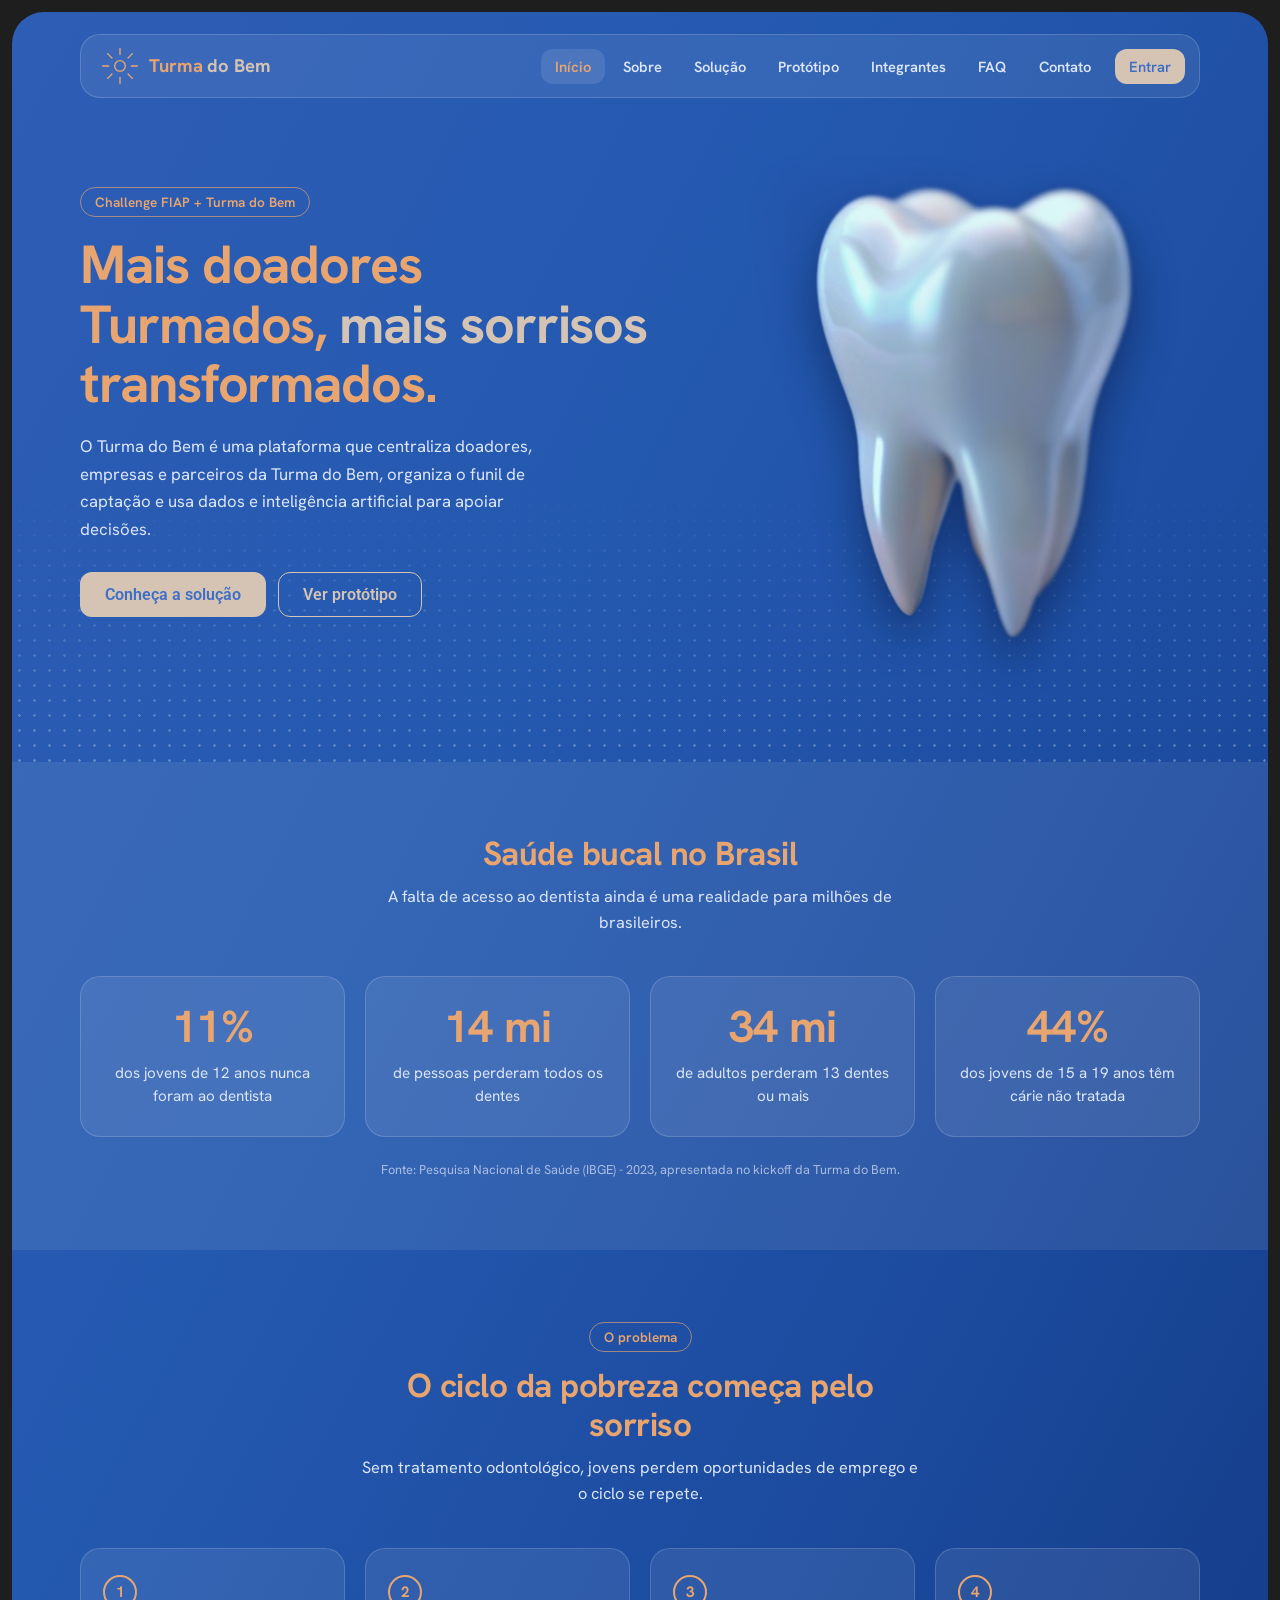
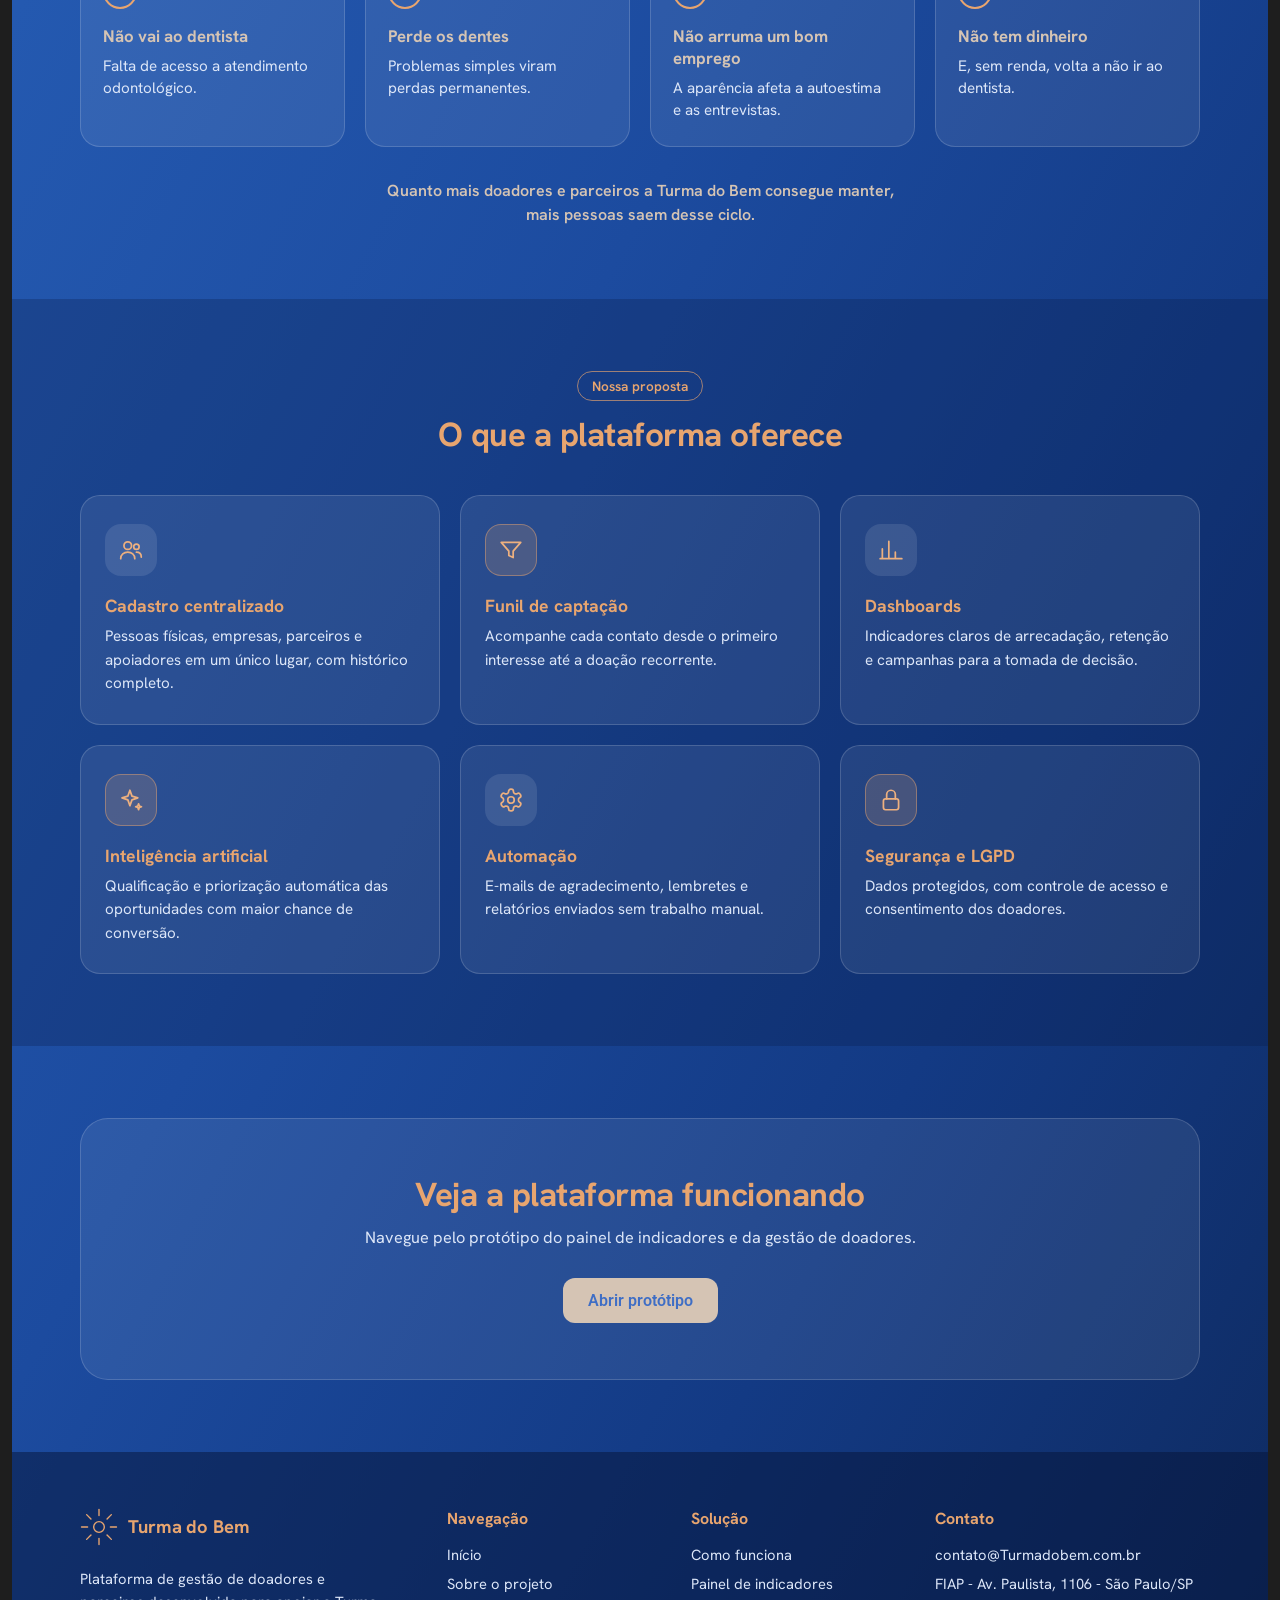
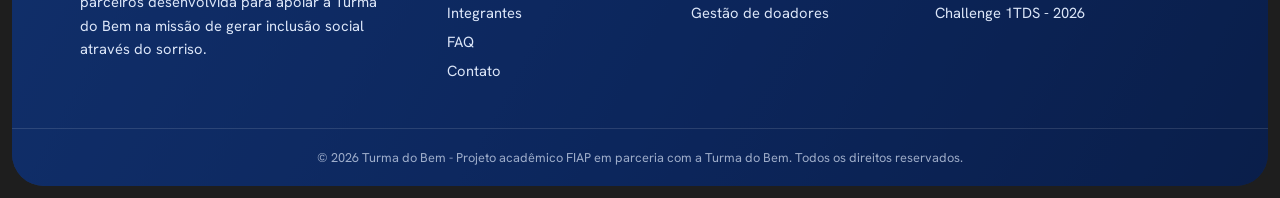
==== index.html @ f0a22eea "Enable lazy loading for 3D tooth image Added lazy loading to the 3D tooth image." ====
<!DOCTYPE html>
<html lang="pt-BR">
<head>
    <meta charset="UTF-8">
    <meta name="viewport" content="width=device-width, initial-scale=1.0">
    <meta name="description" content="Turma do Bem: plataforma para a Turma do Bem gerenciar doadores, parceiros e captação com dados e inteligência artificial.">
    <title>Início | Turma do Bem</title>
    <link rel="icon" href="imagens/logo.svg" type="image/svg+xml">
    <link rel="preconnect" href="https://fonts.googleapis.com">
    <link rel="preconnect" href="https://fonts.gstatic.com" crossorigin>
    <link href="https://fonts.googleapis.com/css2?family=Hanken+Grotesk:wght@500;600;700&family=Roboto:wght@600&display=swap" rel="stylesheet">
    <link rel="stylesheet" href="css/style.css">
</head>
<body>


    <div class="pagina">
    
    <header class="header">
        <div class="container header-conteudo">
            <a class="logo" href="index.html" aria-label="Turma do Bem - página inicial">
                <img src="imagens/logo.svg" alt="Logotipo Turma do Bem: um sol">
                <span class="logo-texto">Turma <span>do Bem</span></span>
            </a>

            <nav aria-label="Menu principal">
                <ul class="menu-lista">
                    <li><a class="menu-link ativo" aria-current="page" href="index.html">Início</a></li>
                    <li><a class="menu-link" href="sobre.html">Sobre</a></li>
                    <li><a class="menu-link" href="solucao.html">Solução</a></li>
                    <li><a class="menu-link" href="painel.html">Protótipo</a></li>
                    <li><a class="menu-link" href="integrantes.html">Integrantes</a></li>
                    <li><a class="menu-link" href="faq.html">FAQ</a></li>
                    <li><a class="menu-link" href="contato.html">Contato</a></li>
                    <li><a class="menu-link menu-link-destaque" href="login.html">Entrar</a></li>
                </ul>
            </nav>
        </div>
    </header>

    <main>
        <section class="hero">
            <div class="container grade-2">
                <div class="hero-texto">
                    <span class="etiqueta">Challenge FIAP + Turma do Bem</span>
                    <h1>Mais doadores Turmados, <span>mais sorrisos</span> transformados.</h1>
                    <p>O Turma do Bem é uma plataforma que centraliza doadores, empresas e parceiros da Turma do Bem, organiza o funil de captação e usa dados e inteligência artificial para apoiar decisões.</p>
                    <div class="grupo-botoes">
                        <a class="btn btn-primario" href="solucao.html">Conheça a solução</a>
                        <a class="btn btn-secundario" href="painel.html">Ver protótipo</a>
                    </div>
                </div>
                <figure class="hero-imagem">
                    <img src="img/dente-3d.png" alt="Dente 3D" loading="lazy">
                </figure>
            </div>
        </section>

        <section class="secao secao-destaque" aria-labelledby="titulo-numeros">
            <div class="container">
                <div class="secao-cabecalho">
                    <h2 id="titulo-numeros">Saúde bucal no Brasil</h2>
                    <p>A falta de acesso ao dentista ainda é uma realidade para milhões de brasileiros.</p>
                </div>
                <div class="grade-4">
                    <article class="estatistica">
                        <span class="estatistica-numero">11%</span>
                        <p class="estatistica-texto">dos jovens de 12 anos nunca foram ao dentista</p>
                    </article>
                    <article class="estatistica">
                        <span class="estatistica-numero">14 mi</span>
                        <p class="estatistica-texto">de pessoas perderam todos os dentes</p>
                    </article>
                    <article class="estatistica">
                        <span class="estatistica-numero">34 mi</span>
                        <p class="estatistica-texto">de adultos perderam 13 dentes ou mais</p>
                    </article>
                    <article class="estatistica">
                        <span class="estatistica-numero">44%</span>
                        <p class="estatistica-texto">dos jovens de 15 a 19 anos têm cárie não tratada</p>
                    </article>
                </div>
                <p class="fonte-dados">Fonte: Pesquisa Nacional de Saúde (IBGE) - 2023, apresentada no kickoff da Turma do Bem.</p>
            </div>
        </section>

        <section class="secao" aria-labelledby="titulo-ciclo">
            <div class="container">
                <div class="secao-cabecalho">
                    <span class="etiqueta">O problema</span>
                    <h2 id="titulo-ciclo">O ciclo da pobreza começa pelo sorriso</h2>
                    <p>Sem tratamento odontológico, jovens perdem oportunidades de emprego e o ciclo se repete.</p>
                </div>
                <ol class="ciclo">
                    <li class="ciclo-item">
                        <h3>Não vai ao dentista</h3>
                        <p>Falta de acesso a atendimento odontológico.</p>
                    </li>
                    <li class="ciclo-item">
                        <h3>Perde os dentes</h3>
                        <p>Problemas simples viram perdas permanentes.</p>
                    </li>
                    <li class="ciclo-item">
                        <h3>Não arruma um bom emprego</h3>
                        <p>A aparência afeta a autoestima e as entrevistas.</p>
                    </li>
                    <li class="ciclo-item">
                        <h3>Não tem dinheiro</h3>
                        <p>E, sem renda, volta a não ir ao dentista.</p>
                    </li>
                </ol>
                <p class="ciclo-nota">Quanto mais doadores e parceiros a Turma do Bem consegue manter, mais pessoas saem desse ciclo.</p>
            </div>
        </section>

        <section class="secao secao-clara" aria-labelledby="titulo-recursos">
            <div class="container">
                <div class="secao-cabecalho">
                    <span class="etiqueta">Nossa proposta</span>
                    <h2 id="titulo-recursos">O que a plataforma oferece</h2>
                </div>
                <div class="grade-3">
                    <article class="card">
                        <div class="card-icone"><img src="imagens/icones/usuarios.svg" alt=""></div>
                        <h3>Cadastro centralizado</h3>
                        <p>Pessoas físicas, empresas, parceiros e apoiadores em um único lugar, com histórico completo.</p>
                    </article>
                    <article class="card">
                        <div class="card-icone card-icone-laranja"><img src="imagens/icones/funil.svg" alt=""></div>
                        <h3>Funil de captação</h3>
                        <p>Acompanhe cada contato desde o primeiro interesse até a doação recorrente.</p>
                    </article>
                    <article class="card">
                        <div class="card-icone"><img src="imagens/icones/grafico.svg" alt=""></div>
                        <h3>Dashboards</h3>
                        <p>Indicadores claros de arrecadação, retenção e campanhas para a tomada de decisão.</p>
                    </article>
                    <article class="card">
                        <div class="card-icone card-icone-laranja"><img src="imagens/icones/ia.svg" alt=""></div>
                        <h3>Inteligência artificial</h3>
                        <p>Qualificação e priorização automática das oportunidades com maior chance de conversão.</p>
                    </article>
                    <article class="card">
                        <div class="card-icone"><img src="imagens/icones/engrenagem.svg" alt=""></div>
                        <h3>Automação</h3>
                        <p>E-mails de agradecimento, lembretes e relatórios enviados sem trabalho manual.</p>
                    </article>
                    <article class="card">
                        <div class="card-icone card-icone-laranja"><img src="imagens/icones/cadeado.svg" alt=""></div>
                        <h3>Segurança e LGPD</h3>
                        <p>Dados protegidos, com controle de acesso e consentimento dos doadores.</p>
                    </article>
                </div>
            </div>
        </section>

        <section class="secao" aria-labelledby="titulo-cta">
            <div class="container">
                <div class="cta">
                    <h2 id="titulo-cta">Veja a plataforma funcionando</h2>
                    <p>Navegue pelo protótipo do painel de indicadores e da gestão de doadores.</p>
                    <a class="btn btn-claro" href="painel.html">Abrir protótipo</a>
                </div>
            </div>
        </section>
    </main>

    <footer class="footer">
        <div class="container footer-grade">
            <section class="footer-sobre">
                <a class="logo" href="index.html">
                    <img src="imagens/logo.svg" alt="Logotipo Turma do Bem">
                    <span class="logo-texto">Turma do Bem</span>
                </a>
                <p>Plataforma de gestão de doadores e parceiros desenvolvida para apoiar a Turma do Bem na missão de gerar inclusão social através do sorriso.</p>
            </section>

            <nav aria-label="Links do rodapé">
                <h2>Navegação</h2>
                <ul class="footer-lista">
                    <li><a href="index.html">Início</a></li>
                    <li><a href="sobre.html">Sobre o projeto</a></li>
                    <li><a href="integrantes.html">Integrantes</a></li>
                    <li><a href="faq.html">FAQ</a></li>
                    <li><a href="contato.html">Contato</a></li>
                </ul>
            </nav>

            <nav aria-label="Links da solução">
                <h2>Solução</h2>
                <ul class="footer-lista">
                    <li><a href="solucao.html">Como funciona</a></li>
                    <li><a href="painel.html">Painel de indicadores</a></li>
                    <li><a href="doadores.html">Gestão de doadores</a></li>
                </ul>
            </nav>

            <section>
                <h2>Contato</h2>
                <ul class="footer-lista">
                    <li>contato@Turmadobem.com.br</li>
                    <li>FIAP - Av. Paulista, 1106 - São Paulo/SP</li>
                    <li>Challenge 1TDS - 2026</li>
                </ul>
            </section>
        </div>

        <div class="footer-copy">
            <p>&copy; 2026 Turma do Bem - Projeto acadêmico FIAP em parceria com a Turma do Bem. Todos os direitos reservados.</p>
        </div>
    </footer>
    </div>
</body>
</html>
---- css/style.css ----
:root {
    --fundo-pagina: #1e1e1e;
    --azul-1: #2e5db5;
    --azul-2: #2459b0;
    --azul-3: #1c4b9f;
    --azul-4: #133a84;
    --azul-5: #0e295d;
    --laranja: #e8a56f;
    --bege: #d5c4b4;
    --texto-botao: #3f6ec5;
    --texto-claro: #dce6f8;
    --vidro: rgba(255, 255, 255, 0.08);
    --vidro-borda: rgba(255, 255, 255, 0.16);
    --campo-fundo: rgba(22, 56, 140, 0.45);
    --campo-borda: rgba(214, 226, 255, 0.7);
    --raio-tela: 32px;
    --degrade: linear-gradient(118deg, var(--azul-1) 0%, var(--azul-2) 28%, var(--azul-3) 52%, var(--azul-4) 76%, var(--azul-5) 100%);
}

*, *::before, *::after { margin: 0; padding: 0; box-sizing: border-box; }

html { -webkit-text-size-adjust: 100%; }

body {
    font-family: 'Hanken Grotesk', 'Segoe UI', Tahoma, Geneva, Verdana, sans-serif;
    background: var(--fundo-pagina);
    color: var(--texto-claro);
    min-height: 100vh;
    min-height: 100dvh;
    padding: 12px;
    display: flex;
}

img { max-width: 100%; display: block; }
a { color: inherit; }
ul, ol { list-style: none; }

:focus-visible {
    outline: 2px solid var(--bege);
    outline-offset: 3px;
}

/*
   TELA DE LOGIN */
.auth-card {
    position: relative;
    display: grid;
    grid-template-columns: minmax(400px, 42%) 1fr;
    width: 100%;
    min-height: calc(100vh - 24px);
    min-height: calc(100dvh - 24px);
    border-radius: var(--raio-tela);
    overflow: hidden;
    background: var(--degrade);
}

.auth-card::after,
.hero::after {
    content: "";
    position: absolute;
    left: 0;
    right: 0;
    bottom: 0;
    height: 42%;
    pointer-events: none;
    background-image: radial-gradient(rgba(255, 255, 255, 0.28) 1.1px, transparent 1.5px);
    background-size: 15px 15px;
    -webkit-mask-image: linear-gradient(to top, #000 0%, transparent 100%);
            mask-image: linear-gradient(to top, #000 0%, transparent 100%);
    z-index: 3;
}

.form-section {
    position: relative;
    z-index: 2;
    margin: 4px 0 4px 4px;
    padding: 40px 24px 72px;
    border-radius: 28px;
    background: var(--vidro);
    display: flex;
    flex-direction: column;
    align-items: center;
    justify-content: center;
    text-align: center;
}

.icon-sun {
    margin-bottom: clamp(36px, 9vh, 92px);
    line-height: 0;
}

.icon-sun svg {
    width: clamp(64px, 6vw, 84px);
    height: auto;
}

.title {
    color: var(--laranja);
    font-size: 1.15rem;
    font-weight: 700;
    letter-spacing: -0.005em;
    margin-bottom: 6px;
}

.subtitle {
    color: var(--laranja);
    font-size: 0.88rem;
    font-weight: 500;
    margin-bottom: 26px;
    text-wrap: balance;
}

form {
    width: 100%;
    max-width: 300px;
    display: flex;
    flex-direction: column;
    align-items: center;
}

.btn-primary {
    display: block;
    width: 100%;
    background-color: var(--bege);
    color: var(--texto-botao);
    border: none;
    padding: 10px 20px;
    border-radius: 12px;
    font-family: 'Roboto', 'Hanken Grotesk', 'Segoe UI', sans-serif;
    font-size: 1rem;
    font-weight: 600;
    cursor: pointer;
    margin-bottom: 14px;
    transition: background-color 0.25s, transform 0.15s;
}

.btn-primary:hover { background-color: #e3d5c7; }
.btn-primary:active { transform: translateY(1px); }

.btn-outline {
    display: block;
    width: 100%;
    padding: 9px 20px;
    border: 1.5px solid var(--bege);
    border-radius: 12px;
    background: transparent;
    color: var(--bege);
    font-family: 'Roboto', 'Hanken Grotesk', 'Segoe UI', sans-serif;
    font-size: 1rem;
    font-weight: 600;
    text-align: center;
    text-decoration: none;
    cursor: pointer;
    transition: background-color 0.25s;
}

.btn-outline:hover { background-color: rgba(213, 196, 180, 0.14); }

.divider {
    display: flex;
    align-items: center;
    width: 130%;
    margin-bottom: 14px;
    color: var(--laranja);
    font-size: 0.65rem;
    font-weight: 500;
}

.divider hr {
    flex: 1;
    border: none;
    border-top: 1.5px solid var(--laranja);
}

.divider span { margin: 0 4px; line-height: 1; }

/* Campos de texto */
.input-group {
    position: relative;
    width: 100%;
    margin-bottom: 12px;
}

.input-group input {
    width: 100%;
    height: 40px;
    background: var(--campo-fundo);
    border: 1.5px solid var(--campo-borda);
    padding: 0 40px 0 14px;
    border-radius: 12px;
    color: #fff;
    font-family: inherit;
    font-size: 0.95rem;
    font-weight: 600;
    outline: none;
    transition: border-color 0.2s, background-color 0.2s;
}

.input-group input::placeholder {
    color: var(--laranja);
    font-weight: 700;
    opacity: 1;
}

.input-group input:focus {
    border-color: #fff;
    background: rgba(22, 56, 140, 0.6);
}

.btn-arrow {
    position: absolute;
    right: 8px;
    top: 50%;
    transform: translateY(-50%);
    width: 28px;
    height: 28px;
    background: transparent;
    border: none;
    color: var(--laranja);
    font-family: inherit;
    font-weight: 700;
    font-size: 1.1rem;
    cursor: pointer;
}

/* anel laranja com ponto central */
.checkbox-group {
    display: flex;
    justify-content: center;
    margin: 4px 0 0;
}

.custom-checkbox {
    display: flex;
    align-items: center;
    gap: 8px;
    cursor: pointer;
    position: relative;
    color: var(--laranja);
    font-size: 0.8rem;
    font-weight: 700;
}

.custom-checkbox input {
    position: absolute;
    opacity: 0;
    width: 24px;
    height: 24px;
    margin: 0;
    cursor: pointer;
}

.checkmark {
    position: relative;
    flex: none;
    width: 24px;
    height: 24px;
    border: 3px solid rgba(184, 98, 43, 0.85);
    border-radius: 50%;
}

.checkmark::after {
    content: "";
    position: absolute;
    inset: 4px;
    border-radius: 50%;
    background: #b8622b;
    transform: scale(0);
    transition: transform 0.2s;
}

.custom-checkbox input:checked ~ .checkmark::after { transform: scale(1); }
.custom-checkbox input:focus-visible ~ .checkmark {
    outline: 2px solid var(--bege);
    outline-offset: 3px;
}

/* --- Termos --- */
.terms {
    color: var(--laranja);
    font-size: 0.72rem;
    font-weight: 500;
    margin-top: 14px;
    opacity: 0.92;
}

.terms a {
    text-decoration: underline;
    text-underline-offset: 3px;
    text-decoration-thickness: 1px;
}

    .image-section {
    position: relative;
    z-index: 1;
    display: flex;
    justify-content: center;
    align-items: center;
    padding: 40px 0 40px 18%;
}

.image-section img,
.dente-premium {
    height: 72vh;
    min-height: 280px;
    max-height: 560px;
    width: auto;
    max-width: 100%;
    object-fit: contain;
    filter: drop-shadow(0 22px 22px rgba(4, 18, 52, 0.45));
    animation: flutuar-dente 6s ease-in-out infinite;
}

@keyframes flutuar-dente {
    0%, 100% { transform: translateY(0); }
    50%      { transform: translateY(-12px); }
}

@media (prefers-reduced-motion: reduce) {
    .image-section img, .dente-premium, .hero-imagem img { animation: none; }
}

.auth-card--cadastro .icon-sun { margin-bottom: clamp(20px, 5vh, 48px); }
.auth-card--cadastro .subtitle { max-width: 300px; }
.auth-card--cadastro .form-section { padding-bottom: 56px; }


@media (max-width: 820px) {
    .auth-card {
        grid-template-columns: 1fr;
        grid-template-rows: auto auto;
    }
    .form-section {
        margin: 4px;
        padding: 40px 20px 56px;
    }
    .icon-sun { margin-bottom: 36px; }
    .image-section { padding: 8px 0 56px; }
    .image-section img, .dente-premium { height: 260px; min-height: 0; }
    .image-section img, .dente-premium { height: 260px; max-height: none; }
    .divider { width: 112%; }
}

.pagina {
    position: relative;
    width: 100%;
    border-radius: var(--raio-tela);
    overflow: hidden;
    background: var(--degrade);
    background-size: 100% 100%;
}

.container {
    width: min(1120px, 100% - 48px);
    margin-inline: auto;
}

.header { position: relative; z-index: 5; padding: 22px 0 0; }

.header-conteudo {
    display: flex;
    align-items: center;
    justify-content: space-between;
    gap: 24px;
    flex-wrap: wrap;
    padding: 12px 14px 12px 20px;
    border-radius: 20px;
    background: var(--vidro);
    border: 1px solid var(--vidro-borda);
}

.logo {
    display: inline-flex;
    align-items: center;
    gap: 10px;
    text-decoration: none;
}

.logo img { width: 38px; height: 38px; }

.logo-texto {
    color: var(--laranja);
    font-size: 1.15rem;
    font-weight: 700;
    letter-spacing: -0.005em;
}

.logo-texto span { color: var(--bege); }

.menu-lista { display: flex; align-items: center; gap: 4px; flex-wrap: wrap; }

.menu-link {
    display: block;
    padding: 8px 14px;
    border-radius: 12px;
    color: var(--texto-claro);
    font-size: 0.92rem;
    font-weight: 600;
    text-decoration: none;
    transition: background-color 0.2s, color 0.2s;
}

.menu-link:hover { background: rgba(255, 255, 255, 0.1); }
.menu-link.ativo { color: var(--laranja); background: rgba(255, 255, 255, 0.1); }

.menu-link-destaque {
    background: var(--bege);
    color: var(--texto-botao);
    margin-left: 6px;
}

.menu-link-destaque:hover { background: #e3d5c7; }

.grupo-botoes { display: flex; flex-wrap: wrap; gap: 12px; }

.btn {
    display: inline-flex;
    align-items: center;
    justify-content: center;
    padding: 12px 24px;
    border-radius: 12px;
    font-family: 'Roboto', 'Hanken Grotesk', 'Segoe UI', sans-serif;
    font-size: 1rem;
    font-weight: 600;
    text-decoration: none;
    border: 1.5px solid transparent;
    transition: background-color 0.25s, border-color 0.25s;
}

.btn-primario, .btn-claro { background: var(--bege); color: var(--texto-botao); }
.btn-primario:hover, .btn-claro:hover { background: #e3d5c7; }

.btn-secundario { border-color: var(--bege); color: var(--bege); }
.btn-secundario:hover { background: rgba(213, 196, 180, 0.14); }

.etiqueta {
    display: inline-block;
    padding: 5px 14px;
    border: 1px solid rgba(232, 165, 111, 0.65);
    border-radius: 999px;
    color: var(--laranja);
    font-size: 0.85rem;
    font-weight: 600;
    margin-bottom: 18px;
}


.hero { position: relative; padding: 64px 0 120px; }
.hero .container { position: relative; z-index: 4; }

.grade-2 {
    display: grid;
    grid-template-columns: 1.1fr 0.9fr;
    gap: 48px;
    align-items: center;
}

.hero h1 {
    color: var(--laranja);
    font-size: clamp(2rem, 4.2vw, 3.4rem);
    font-weight: 700;
    line-height: 1.1;
    letter-spacing: -0.02em;
    margin-bottom: 20px;
}

.hero h1 span { color: var(--bege); }

.hero-texto p {
    max-width: 52ch;
    font-size: 1.05rem;
    line-height: 1.65;
    margin-bottom: 28px;
}

.hero-imagem { margin: 0; display: flex; justify-content: center; }

.hero-imagem img {
    height: clamp(280px, 38vw, 480px);
    width: auto;
    filter: drop-shadow(0 22px 22px rgba(4, 18, 52, 0.45));
    animation: flutuar-dente 6s ease-in-out infinite;
}


.secao { position: relative; padding: 72px 0; }
.secao-destaque { background: var(--vidro); }
.secao-clara { background: rgba(8, 26, 70, 0.28); }

.secao-cabecalho { max-width: 62ch; margin: 0 auto 40px; text-align: center; }
.secao-cabecalho .etiqueta { margin-bottom: 14px; }

.secao-cabecalho h2,
.cta h2 {
    color: var(--laranja);
    font-size: clamp(1.5rem, 2.6vw, 2.1rem);
    font-weight: 700;
    line-height: 1.2;
    letter-spacing: -0.015em;
    margin-bottom: 10px;
}

.secao-cabecalho p, .cta p { font-size: 1.02rem; line-height: 1.6; }

.grade-3 { display: grid; grid-template-columns: repeat(3, 1fr); gap: 20px; }
.grade-4 { display: grid; grid-template-columns: repeat(4, 1fr); gap: 20px; }

.estatistica {
    padding: 28px 22px;
    border-radius: 20px;
    background: var(--vidro);
    border: 1px solid var(--vidro-borda);
    text-align: center;
}

.estatistica-numero {
    display: block;
    color: var(--laranja);
    font-size: 2.8rem;
    font-weight: 700;
    line-height: 1;
    letter-spacing: -0.02em;
    margin-bottom: 12px;
}

.estatistica-texto { font-size: 0.95rem; line-height: 1.5; }

.fonte-dados {
    margin-top: 24px;
    text-align: center;
    font-size: 0.8rem;
    color: rgba(220, 230, 248, 0.7);
}

.ciclo {
    display: grid;
    grid-template-columns: repeat(4, 1fr);
    gap: 20px;
    counter-reset: etapa;
}

.ciclo-item {
    counter-increment: etapa;
    padding: 26px 22px 24px;
    border-radius: 20px;
    background: var(--vidro);
    border: 1px solid var(--vidro-borda);
}

.ciclo-item::before {
    content: counter(etapa);
    display: grid;
    place-items: center;
    width: 34px;
    height: 34px;
    margin-bottom: 16px;
    border: 2px solid var(--laranja);
    border-radius: 50%;
    color: var(--laranja);
    font-weight: 700;
    font-size: 0.95rem;
}

.ciclo-item h3 { color: var(--bege); font-size: 1.05rem; font-weight: 700; margin-bottom: 8px; }
.ciclo-item p { font-size: 0.95rem; line-height: 1.5; }

.ciclo-nota {
    max-width: 60ch;
    margin: 32px auto 0;
    text-align: center;
    color: var(--bege);
    font-weight: 600;
    line-height: 1.5;
}

.card {
    padding: 28px 24px;
    border-radius: 20px;
    background: var(--vidro);
    border: 1px solid var(--vidro-borda);
    transition: border-color 0.25s;
}

.card:hover { border-color: rgba(232, 165, 111, 0.6); }

.card-icone {
    display: grid;
    place-items: center;
    width: 52px;
    height: 52px;
    margin-bottom: 18px;
    border-radius: 16px;
    background: rgba(255, 255, 255, 0.1);
}

.card-icone-laranja { background: rgba(232, 165, 111, 0.18); border: 1px solid rgba(232, 165, 111, 0.45); }
.card-icone img { width: 26px; height: 26px; }

.card h3 { color: var(--laranja); font-size: 1.1rem; font-weight: 700; margin-bottom: 8px; }
.card p { font-size: 0.95rem; line-height: 1.55; }

.cta {
    padding: 56px 32px;
    border-radius: 28px;
    background: var(--vidro);
    border: 1px solid var(--vidro-borda);
    text-align: center;
}

.cta p { margin-bottom: 26px; }

.footer { background: rgba(6, 20, 56, 0.5); padding-top: 56px; }

.footer-grade {
    display: grid;
    grid-template-columns: 1.6fr 1fr 1fr 1.3fr;
    gap: 40px;
}

.footer-sobre p { margin-top: 16px; font-size: 0.92rem; line-height: 1.6; max-width: 38ch; }

.footer h2 { color: var(--laranja); font-size: 1rem; font-weight: 700; margin-bottom: 16px; }

.footer-lista { display: grid; gap: 10px; font-size: 0.92rem; }
.footer-lista a { text-decoration: none; }
.footer-lista a:hover { text-decoration: underline; text-underline-offset: 3px; }

.footer-copy {
    margin-top: 48px;
    padding: 20px 24px;
    border-top: 1px solid rgba(255, 255, 255, 0.12);
    text-align: center;
    font-size: 0.8rem;
    color: rgba(220, 230, 248, 0.7);
}

@media (max-width: 960px) {
    .grade-2 { grid-template-columns: 1fr; gap: 32px; }
    .hero { padding-bottom: 96px; }
    .grade-4, .ciclo { grid-template-columns: repeat(2, 1fr); }
    .grade-3 { grid-template-columns: repeat(2, 1fr); }
    .footer-grade { grid-template-columns: 1fr 1fr; }
    .menu-link-destaque { margin-left: 0; }
}

@media (max-width: 600px) {
    body { padding: 8px; }
    :root { --raio-tela: 24px; }
    .container { width: calc(100% - 32px); }
    .grade-3, .grade-4, .ciclo, .footer-grade { grid-template-columns: 1fr; }
    .secao { padding: 56px 0; }
    .cta { padding: 40px 20px; }
}
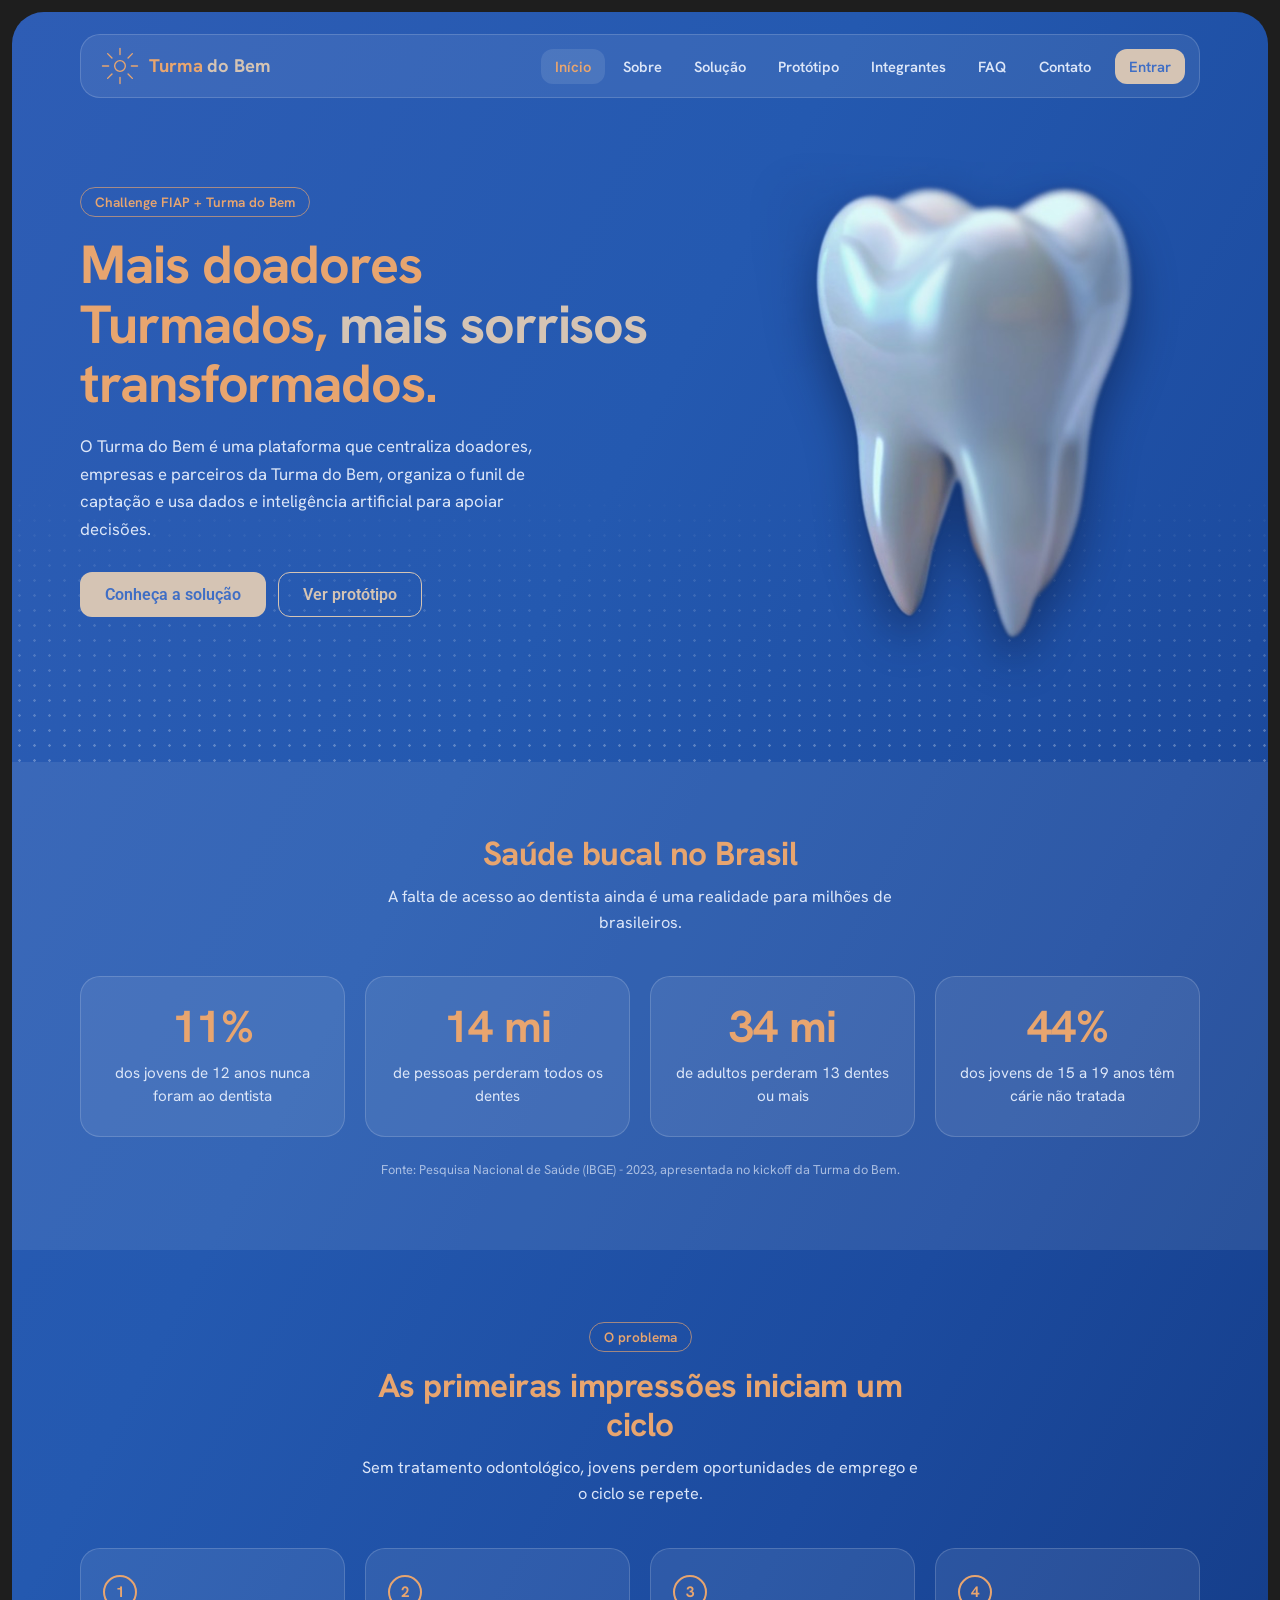
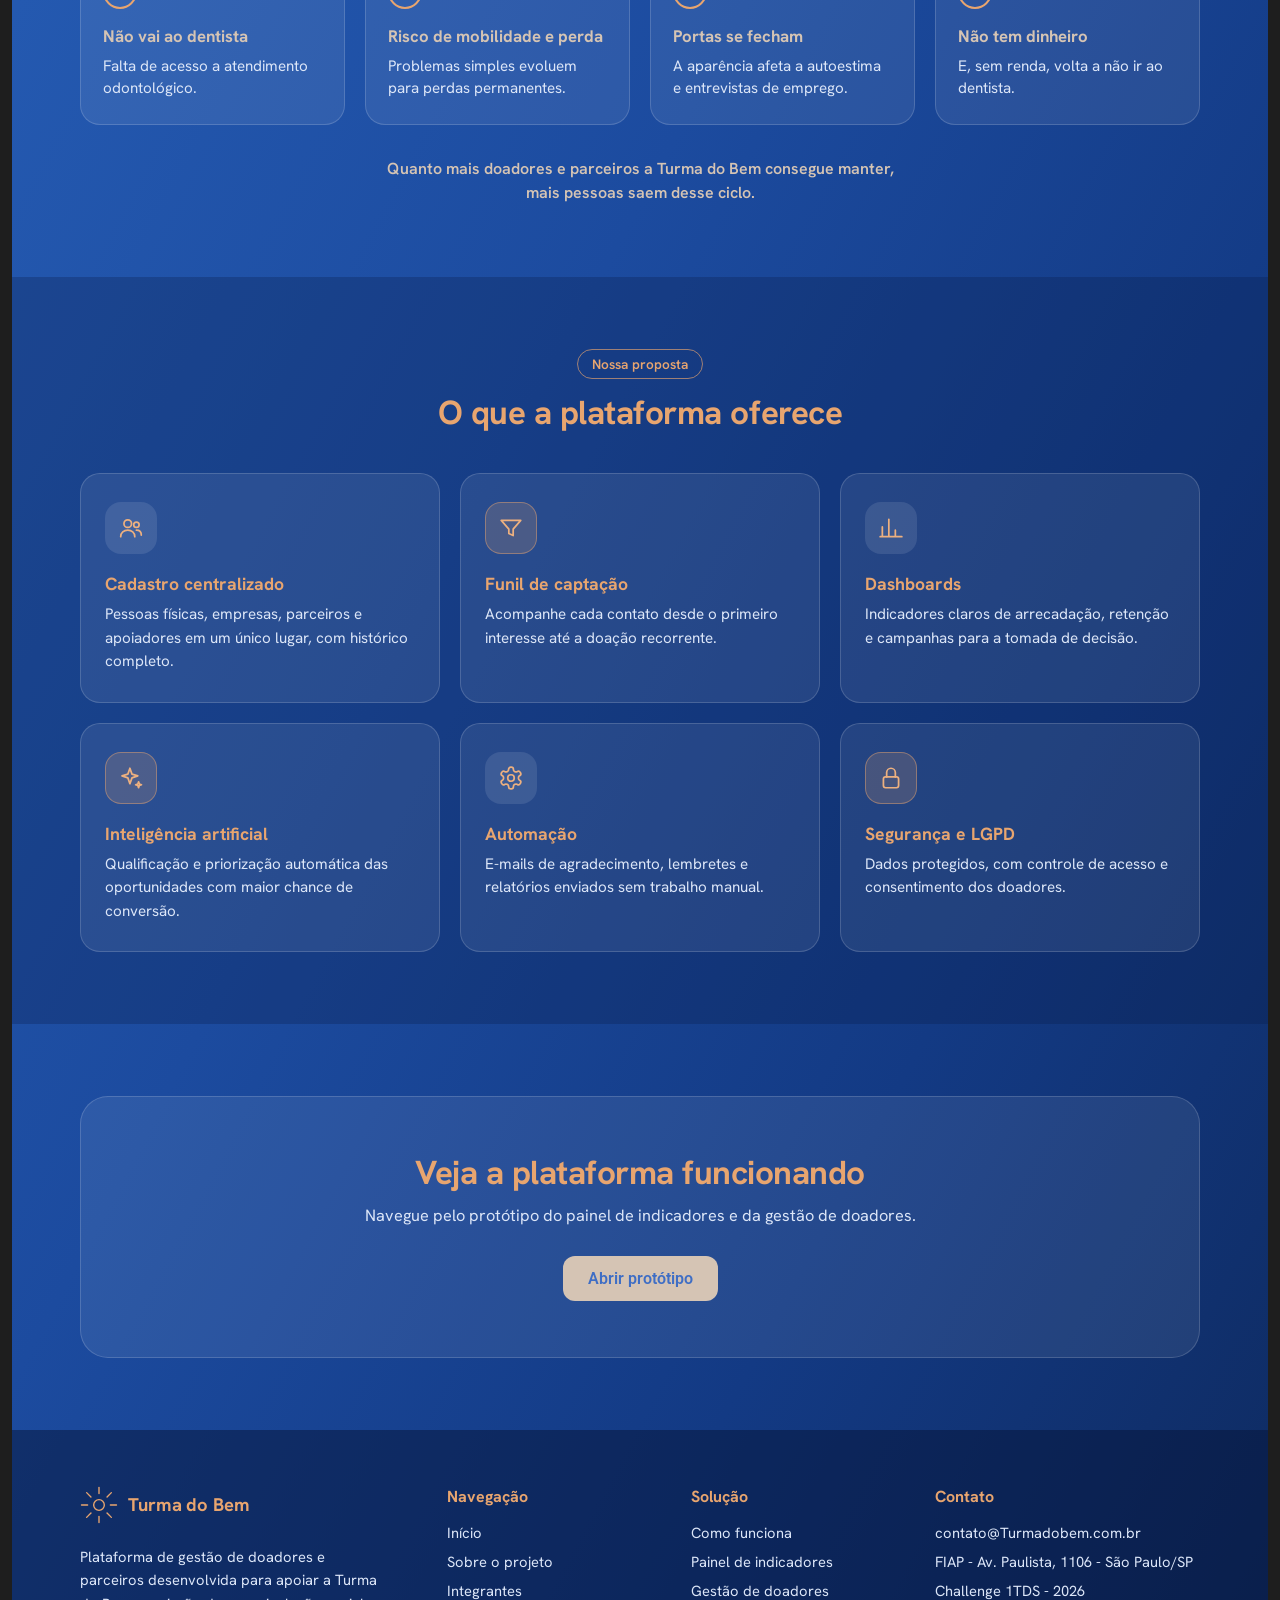
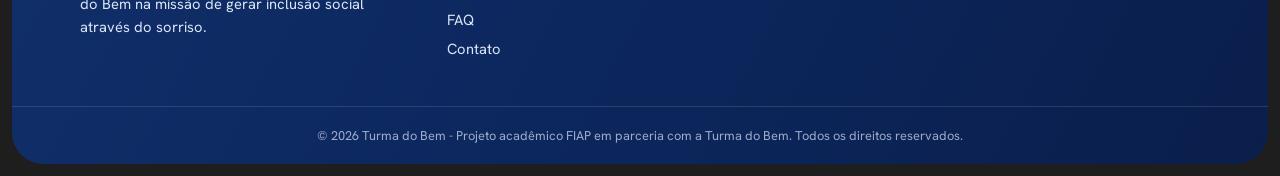
==== commit 6d0721c6: "feat:"atualização de textos"" ====
--- a/index.html
+++ b/index.html
@@ -3,7 +3,7 @@
 <head>
     <meta charset="UTF-8">
     <meta name="viewport" content="width=device-width, initial-scale=1.0">
-    <meta name="description" content="Turma do Bem: plataforma para a Turma do Bem gerenciar doadores, parceiros e captação com dados e inteligência artificial.">
+    <meta name="description" content="Turma do Bem: uma plataforma para a Turma do Bem gerenciar doadores, parceiros, captação com dados de diferentes tipos de usuário e, inteligência artificial.">
     <title>Início | Turma do Bem</title>
     <link rel="icon" href="imagens/logo.svg" type="image/svg+xml">
     <link rel="preconnect" href="https://fonts.googleapis.com">
@@ -51,7 +51,7 @@
                     </div>
                 </div>
                 <figure class="hero-imagem">
-                    <img src="img/dente-3d.png" alt="Dente 3D" loading="lazy">
+                    <img src="img/dente-3d.png" alt="Dente 3D">
                 </figure>
             </div>
         </section>
@@ -88,7 +88,7 @@
             <div class="container">
                 <div class="secao-cabecalho">
                     <span class="etiqueta">O problema</span>
-                    <h2 id="titulo-ciclo">O ciclo da pobreza começa pelo sorriso</h2>
+                    <h2 id="titulo-ciclo">As primeiras impressões iniciam um ciclo</h2>
                     <p>Sem tratamento odontológico, jovens perdem oportunidades de emprego e o ciclo se repete.</p>
                 </div>
                 <ol class="ciclo">
@@ -97,14 +97,15 @@
                         <p>Falta de acesso a atendimento odontológico.</p>
                     </li>
                     <li class="ciclo-item">
-                        <h3>Perde os dentes</h3>
-                        <p>Problemas simples viram perdas permanentes.</p>
-                    </li>
-                    <li class="ciclo-item">
-                        <h3>Não arruma um bom emprego</h3>
-                        <p>A aparência afeta a autoestima e as entrevistas.</p>
-                    </li>
-                    <li class="ciclo-item">
+                        <h3>Risco de mobilidade e perda</h3>
+                        <p>Problemas simples evoluem para perdas permanentes.</p>
+                    </li>
+                    <li class="ciclo-item">
+                        <h3>Portas se fecham</h3>
+                        <p>A aparência afeta a autoestima e entrevistas de emprego.</p>
+                    </li>
+                    <li class="ciclo-item">
+
                         <h3>Não tem dinheiro</h3>
                         <p>E, sem renda, volta a não ir ao dentista.</p>
                     </li>
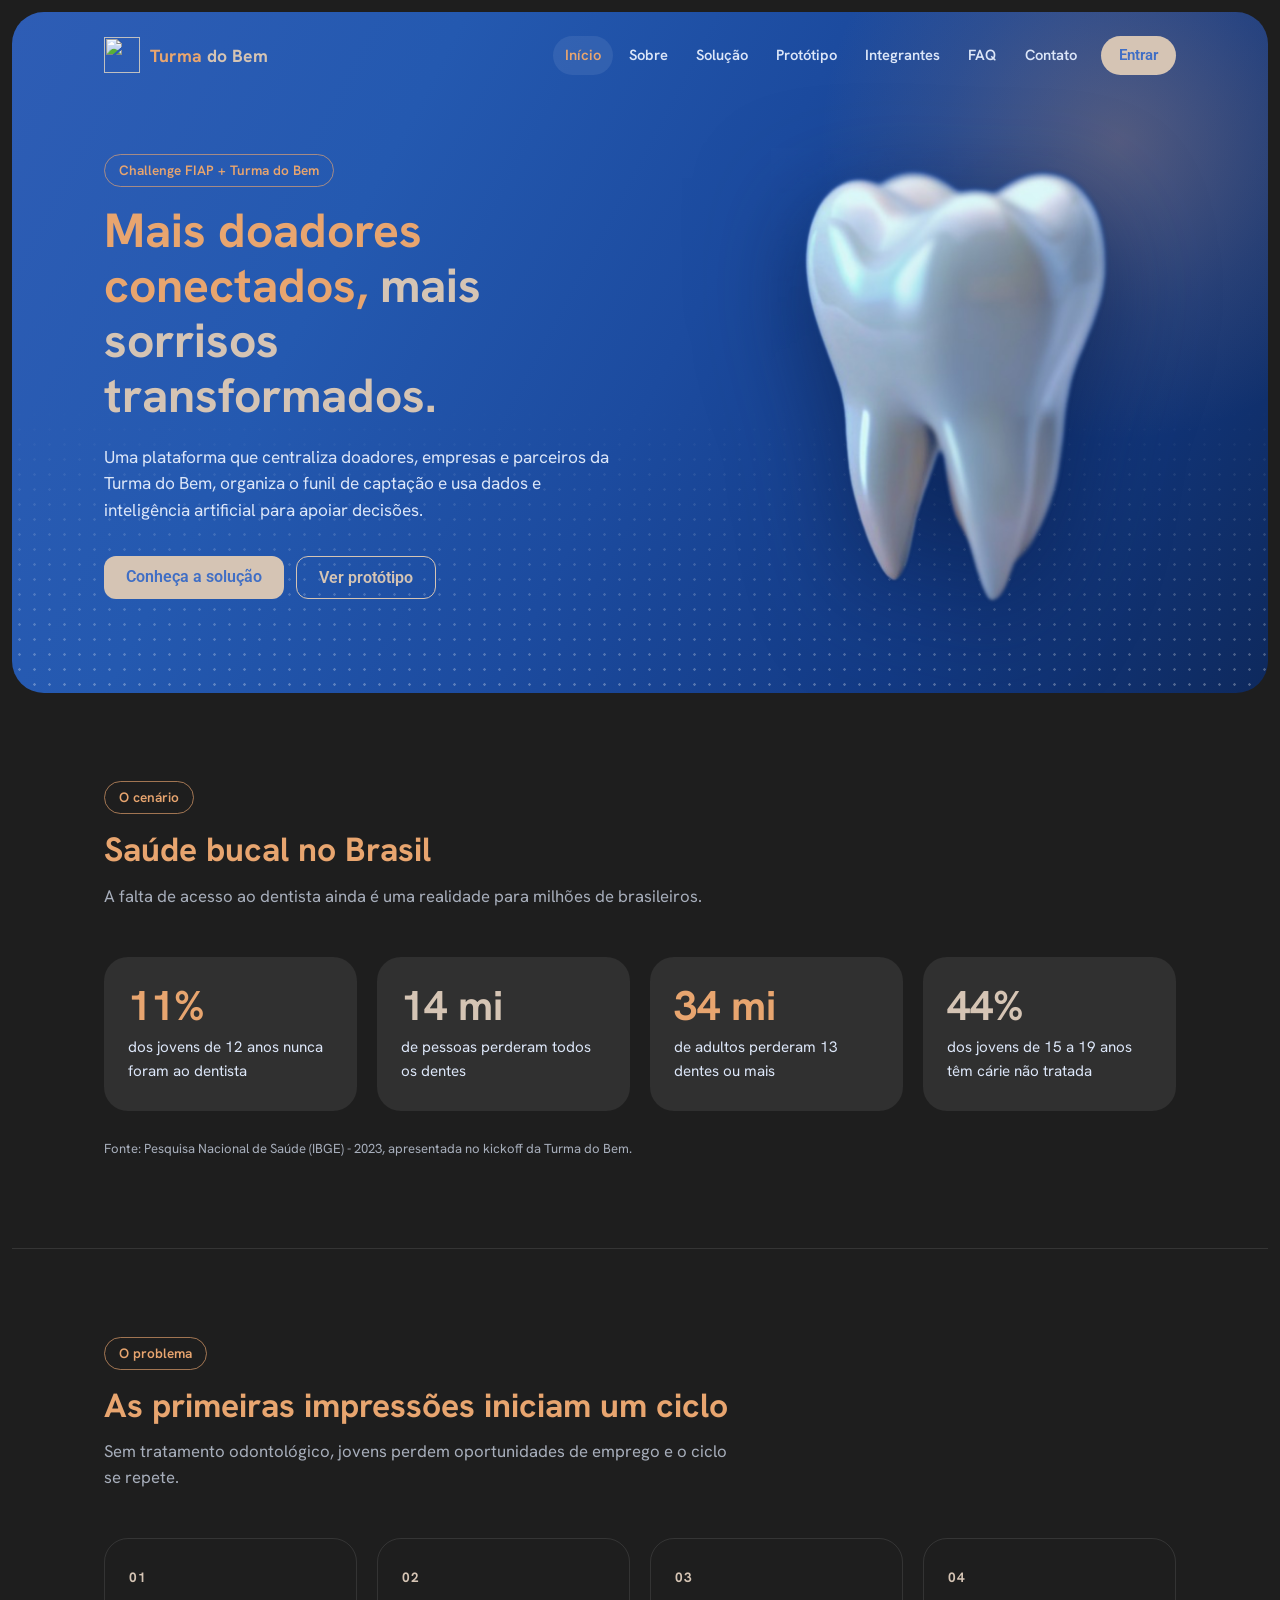
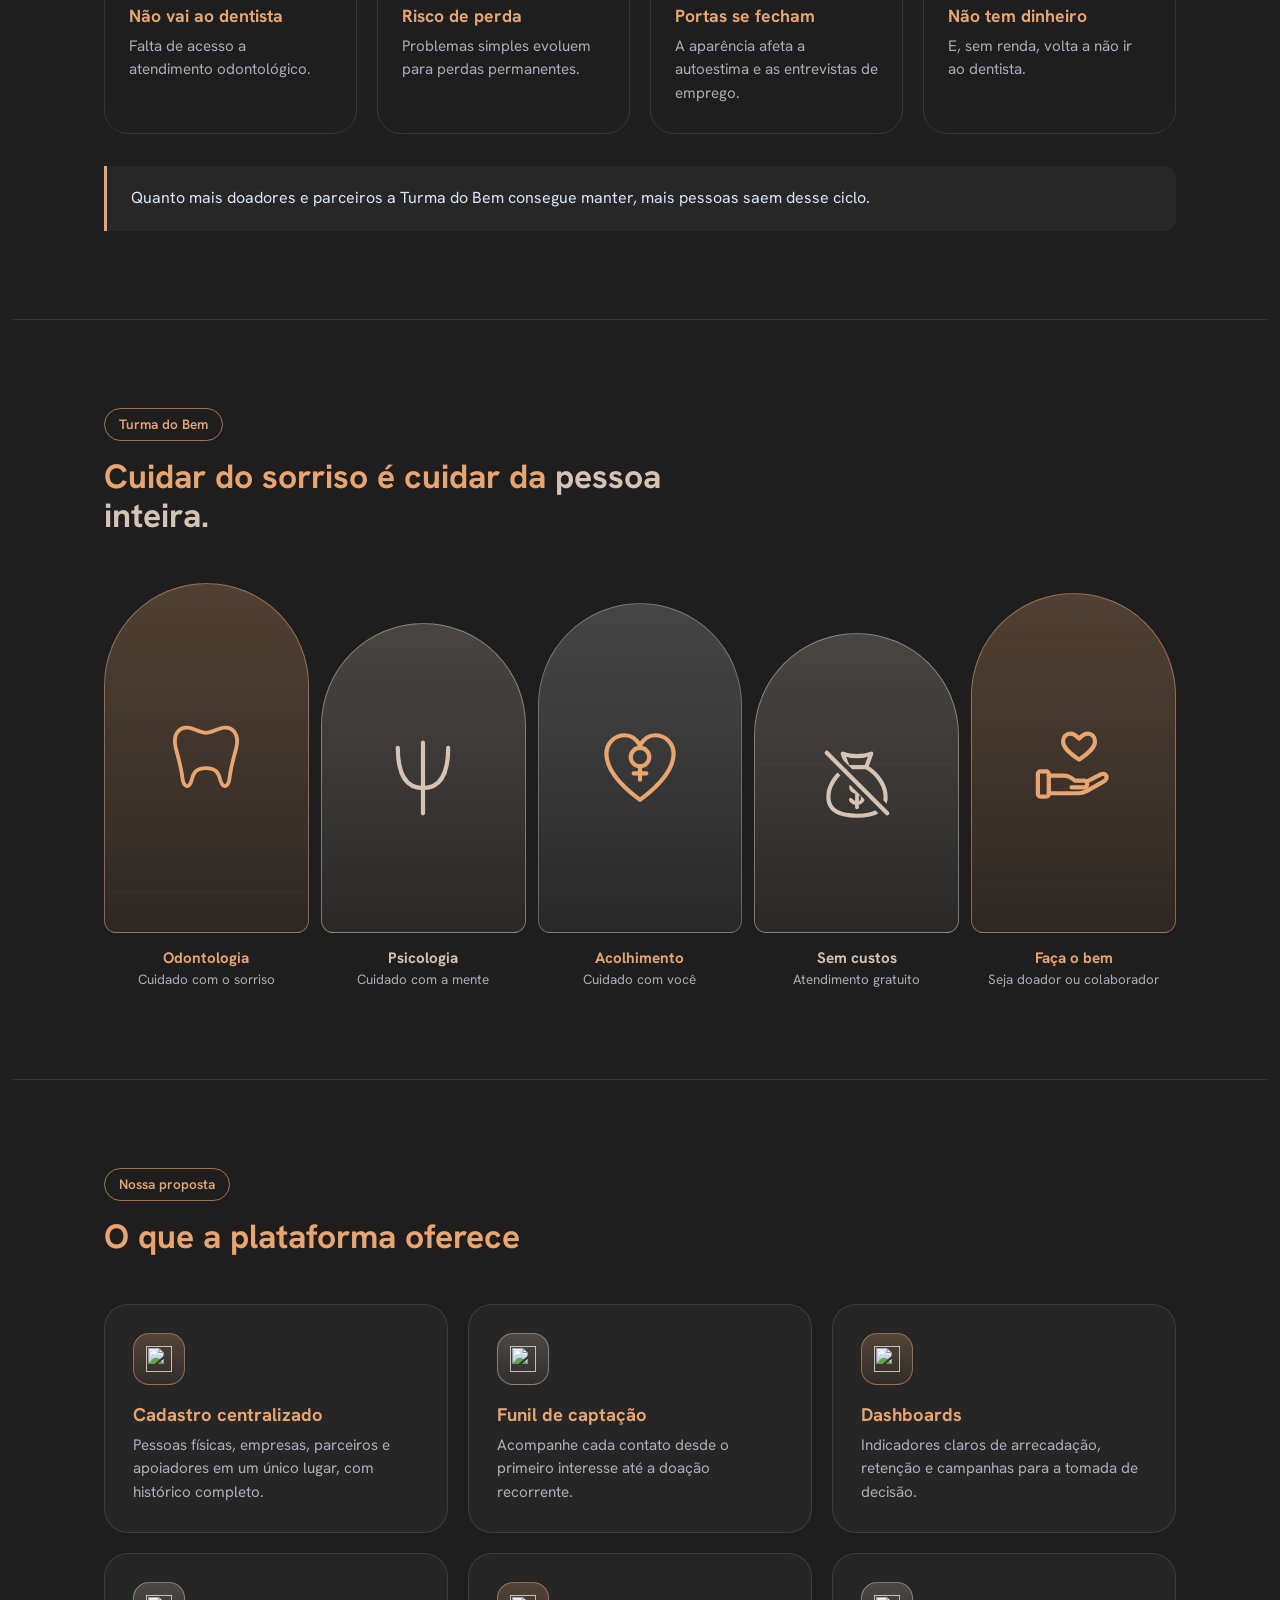
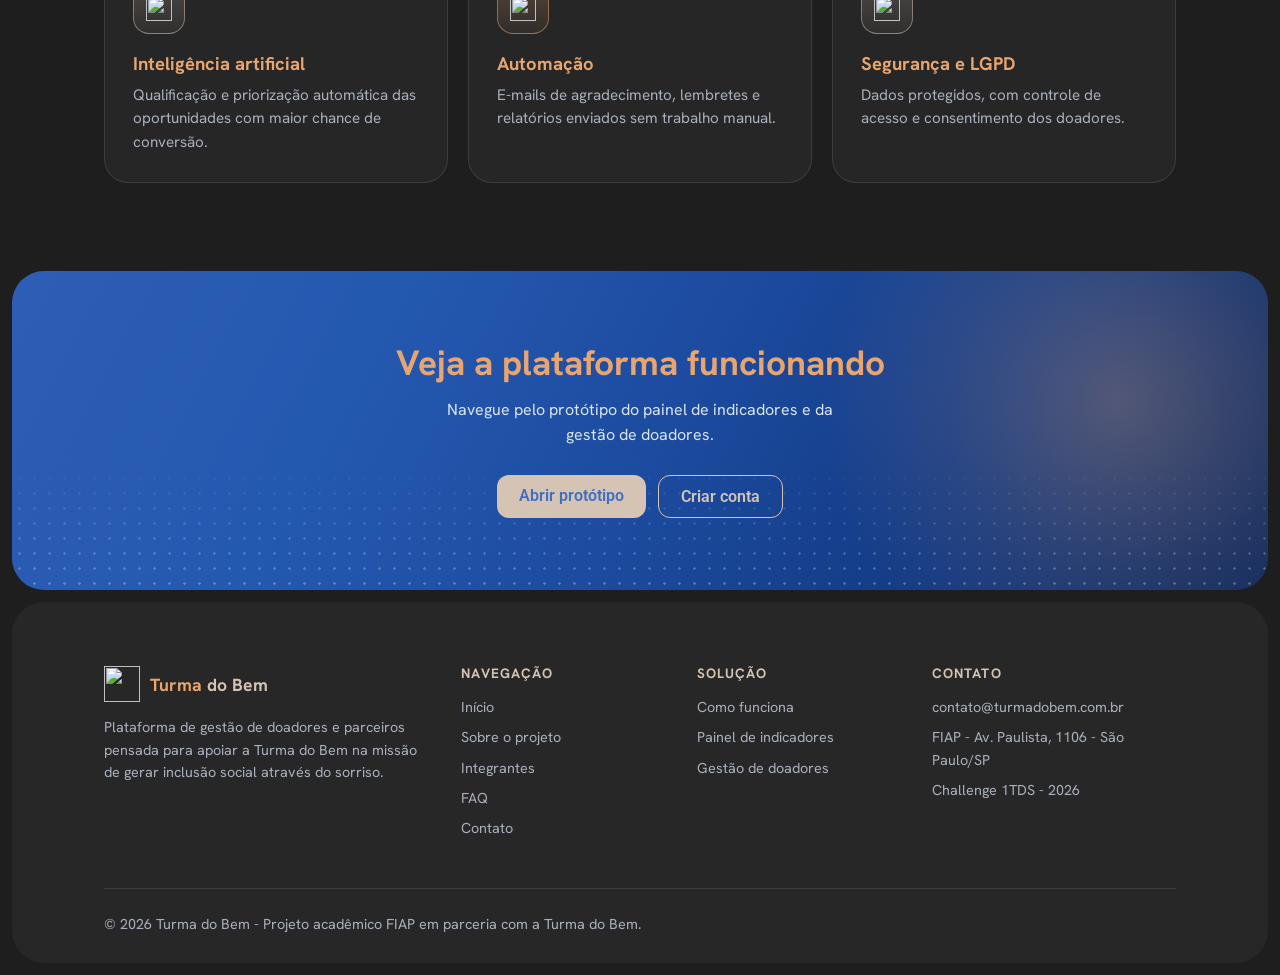
==== commit a616c81f: "Revise index.html for improved SEO and structure Updated meta tags and content for better clarity an" ====
--- a/index.html
+++ b/index.html
@@ -1,215 +1,331 @@
 <!DOCTYPE html>
 <html lang="pt-BR">
 <head>
-    <meta charset="UTF-8">
-    <meta name="viewport" content="width=device-width, initial-scale=1.0">
-    <meta name="description" content="Turma do Bem: uma plataforma para a Turma do Bem gerenciar doadores, parceiros, captação com dados de diferentes tipos de usuário e, inteligência artificial.">
-    <title>Início | Turma do Bem</title>
-    <link rel="icon" href="imagens/logo.svg" type="image/svg+xml">
-    <link rel="preconnect" href="https://fonts.googleapis.com">
-    <link rel="preconnect" href="https://fonts.gstatic.com" crossorigin>
-    <link href="https://fonts.googleapis.com/css2?family=Hanken+Grotesk:wght@500;600;700&family=Roboto:wght@600&display=swap" rel="stylesheet">
-    <link rel="stylesheet" href="css/style.css">
+  <meta charset="UTF-8">
+  <meta name="viewport" content="width=device-width, initial-scale=1.0">
+  <meta name="description" content="Plataforma que centraliza doadores, empresas e parceiros da Turma do Bem, com dados e inteligência artificial.">
+  <title>Início | Turma do Bem</title>
+
+  <!-- Ícone da aba e fontes -->
+  <link rel="icon" href="imagens/logo.svg" type="image/svg+xml">
+  <link rel="preconnect" href="https://fonts.googleapis.com">
+  <link rel="preconnect" href="https://fonts.gstatic.com" crossorigin>
+  <link href="https://fonts.googleapis.com/css2?family=Hanken+Grotesk:wght@500;600;700&family=Roboto:wght@600&display=swap" rel="stylesheet">
+
+  <!-- Estilos do site -->
+  <link rel="stylesheet" href="css/style.css">
 </head>
+
 <body>
-
-
-    <div class="pagina">
-    
-    <header class="header">
-        <div class="container header-conteudo">
-            <a class="logo" href="index.html" aria-label="Turma do Bem - página inicial">
-                <img src="imagens/logo.svg" alt="Logotipo Turma do Bem: um sol">
-                <span class="logo-texto">Turma <span>do Bem</span></span>
+  <div class="pagina">
+    <!-- Cabeçalho: fica por cima da moldura azul -->
+    <header class="cabecalho">
+      <div class="topo container">
+        <a class="marca" href="index.html" aria-label="Turma do Bem - página inicial">
+          <img src="imagens/logo.svg" alt="">
+          <strong>Turma <span>do Bem</span></strong>
+        </a>
+
+        <button class="menu-botao" type="button" aria-label="Abrir menu"
+          aria-expanded="false" aria-controls="menu-principal">
+          <span></span>
+        </button>
+
+        <nav id="menu-principal" aria-label="Menu principal">
+          <ul class="menu">
+            <li><a href="index.html">Início</a></li>
+            <li><a href="sobre.html">Sobre</a></li>
+            <li><a href="solucao.html">Solução</a></li>
+            <li><a href="painel.html">Protótipo</a></li>
+            <li><a href="integrantes.html">Integrantes</a></li>
+            <li><a href="faq.html">FAQ</a></li>
+            <li><a href="contato.html">Contato</a></li>
+            <li><a class="menu-entrar" href="login.html">Entrar</a></li>
+          </ul>
+        </nav>
+      </div>
+    </header>
+
+    <main>
+      <!-- Moldura azul com a abertura da página -->
+      <div class="moldura">
+        <div class="brilho" aria-hidden="true"></div>
+        <img class="sol-fundo" src="imagens/sol-fino.svg" alt="">
+        <section class="abertura container">
+          <div>
+            <span class="selo">Challenge FIAP + Turma do Bem</span>
+            <h1>Mais doadores conectados, <span class="destaque">mais sorrisos transformados.</span></h1>
+            <p>Uma plataforma que centraliza doadores, empresas e parceiros da Turma do Bem, organiza o funil de captação e usa dados e inteligência artificial para apoiar decisões.</p>
+            <div class="grupo-botoes">
+              <a class="botao" href="solucao.html">Conheça a solução</a>
+              <a class="botao-secundario" href="painel.html">Ver protótipo</a>
+            </div>
+          </div>
+
+          <figure class="abertura-imagem">
+            <img src="img/dente-3d.png" alt="Ilustração de um dente em 3D">
+          </figure>
+        </section>
+      </div>
+
+      <!-- Números da saúde bucal -->
+      <section class="secao" aria-labelledby="titulo-numeros">
+        <div class="container">
+          <div class="secao-cabecalho revelar">
+            <span class="selo">O cenário</span>
+            <h2 id="titulo-numeros">Saúde bucal no Brasil</h2>
+            <p>A falta de acesso ao dentista ainda é uma realidade para milhões de brasileiros.</p>
+          </div>
+
+          <div class="grade-4 revelar">
+            <article class="numero">
+              <strong>11%</strong>
+              <p>dos jovens de 12 anos nunca foram ao dentista</p>
+            </article>
+            <article class="numero">
+              <strong>14 mi</strong>
+              <p>de pessoas perderam todos os dentes</p>
+            </article>
+            <article class="numero">
+              <strong>34 mi</strong>
+              <p>de adultos perderam 13 dentes ou mais</p>
+            </article>
+            <article class="numero">
+              <strong>44%</strong>
+              <p>dos jovens de 15 a 19 anos têm cárie não tratada</p>
+            </article>
+          </div>
+
+          <p class="fonte-dados">Fonte: Pesquisa Nacional de Saúde (IBGE) - 2023, apresentada no kickoff da Turma do Bem.</p>
+        </div>
+      </section>
+
+      <!-- O ciclo do problema -->
+      <section class="secao" aria-labelledby="titulo-ciclo">
+        <div class="container">
+          <div class="secao-cabecalho revelar">
+            <span class="selo">O problema</span>
+            <h2 id="titulo-ciclo">As primeiras impressões iniciam um ciclo</h2>
+            <p>Sem tratamento odontológico, jovens perdem oportunidades de emprego e o ciclo se repete.</p>
+          </div>
+
+          <ol class="etapas revelar">
+            <li>
+              <h3>Não vai ao dentista</h3>
+              <p>Falta de acesso a atendimento odontológico.</p>
+            </li>
+            <li>
+              <h3>Risco de perda</h3>
+              <p>Problemas simples evoluem para perdas permanentes.</p>
+            </li>
+            <li>
+              <h3>Portas se fecham</h3>
+              <p>A aparência afeta a autoestima e as entrevistas de emprego.</p>
+            </li>
+            <li>
+              <h3>Não tem dinheiro</h3>
+              <p>E, sem renda, volta a não ir ao dentista.</p>
+            </li>
+          </ol>
+
+          <p class="nota revelar">Quanto mais doadores e parceiros a Turma do Bem consegue manter, mais pessoas saem desse ciclo.</p>
+        </div>
+      </section>
+
+      <!-- Serviços da ONG em arcos (mesmo visual do cadastro) -->
+      <section class="secao" aria-labelledby="titulo-servicos">
+        <div class="container">
+          <div class="secao-cabecalho revelar">
+            <span class="selo">Turma do Bem</span>
+            <h2 id="titulo-servicos">Cuidar do sorriso é cuidar da <span class="destaque">pessoa inteira.</span></h2>
+          </div>
+
+          <div class="arcos revelar">
+            <figure class="servico">
+              <div class="arco laranja">
+                <svg viewBox="0 0 100 100" fill="none" stroke="currentColor" stroke-width="4.5" stroke-linecap="round" stroke-linejoin="round" aria-hidden="true">
+                  <path d="M30 14C18 12 10 22 14 38C17 50 20 58 22 74C23 84 30 88 33 76C35 68 38 62 50 62C62 62 65 68 67 76C70 88 77 84 78 74C80 58 83 50 86 38C90 22 82 12 70 14C62 16 56 20 50 20C44 20 38 16 30 14Z"/>
+                </svg>
+              </div>
+              <figcaption>
+                <strong class="texto-laranja">Odontologia</strong>
+                <span>Cuidado com o sorriso</span>
+              </figcaption>
+            </figure>
+
+            <figure class="servico">
+              <div class="arco areia">
+                <svg viewBox="0 0 100 100" fill="none" stroke="currentColor" stroke-width="5" stroke-linecap="round" stroke-linejoin="round" aria-hidden="true">
+                  <path d="M20 14C20 46 30 62 50 62C70 62 80 46 80 14"/>
+                  <line x1="50" y1="8" x2="50" y2="92"/>
+                </svg>
+              </div>
+              <figcaption>
+                <strong class="texto-areia">Psicologia</strong>
+                <span>Cuidado com a mente</span>
+              </figcaption>
+            </figure>
+
+            <figure class="servico">
+              <div class="arco claro">
+                <svg viewBox="0 0 100 100" fill="none" stroke="currentColor" stroke-width="5" stroke-linecap="round" stroke-linejoin="round" aria-hidden="true">
+                  <path d="M50 88C18 64 10 46 10 33C10 20 20 11 32 11C40 11 46 16 50 23C54 16 60 11 68 11C80 11 90 20 90 33C90 46 82 64 50 88Z"/>
+                  <g transform="translate(25 19) scale(.5)" stroke-width="10">
+                    <circle cx="50" cy="36" r="22"/>
+                    <line x1="50" y1="58" x2="50" y2="90"/>
+                    <line x1="35" y1="75" x2="65" y2="75"/>
+                  </g>
+                </svg>
+              </div>
+              <figcaption>
+                <strong class="texto-laranja">Acolhimento</strong>
+                <span>Cuidado com você</span>
+              </figcaption>
+            </figure>
+
+            <figure class="servico">
+              <div class="arco areia">
+                <svg viewBox="0 0 100 100" fill="none" stroke="currentColor" stroke-width="5" stroke-linecap="round" stroke-linejoin="round" aria-hidden="true">
+                  <defs>
+                    <mask id="corte">
+                      <rect width="100" height="100" fill="#fff"/>
+                      <line x1="14" y1="14" x2="86" y2="86" stroke="#000" stroke-width="15"/>
+                    </mask>
+                  </defs>
+                  <g mask="url(#corte)">
+                    <path d="M39 31C24 40 15 55 16 69C17 82 28 89 50 89C72 89 83 82 84 69C85 55 76 40 61 31Z"/>
+                    <path d="M39 31L33 15C43 19 57 19 67 15L61 31"/>
+                    <path d="M57 53C55 50.5 52.5 49.5 50 49.5C45.5 49.5 43 52 43 55.5C43 63 57 59.5 57 67.5C57 71 54.5 74 50 74C46.5 74 44 72.5 42.5 70" stroke-width="4.5"/>
+                    <line x1="50" y1="44" x2="50" y2="79" stroke-width="4.5"/>
+                  </g>
+                  <line x1="14" y1="14" x2="86" y2="86"/>
+                </svg>
+              </div>
+              <figcaption>
+                <strong class="texto-areia">Sem custos</strong>
+                <span>Atendimento gratuito</span>
+              </figcaption>
+            </figure>
+
+            <figure class="servico">
+              <div class="arco laranja">
+                <svg viewBox="0 0 100 100" fill="none" stroke="currentColor" stroke-width="5" stroke-linecap="round" stroke-linejoin="round" aria-hidden="true">
+                  <path d="M56 46C43 37 37 31 37 24C37 18.5 41 15 45.5 15C49.5 15 52.5 17 56 21C59.5 17 62.5 15 66.5 15C71 15 75 18.5 75 24C75 31 69 37 56 46Z"/>
+                  <rect x="7" y="60" width="13" height="30" rx="3"/>
+                  <path d="M20 65H37C43 65 47 67 51 71H62C67 71 67 79 62 79H47"/>
+                  <path d="M20 86H55C59 86 62 85 65 83.5L86 71.5C91.5 68.5 88.5 60.5 82 63.5L64.5 72.5"/>
+                </svg>
+              </div>
+              <figcaption>
+                <strong class="texto-laranja">Faça o bem</strong>
+                <span>Seja doador ou colaborador</span>
+              </figcaption>
+            </figure>
+          </div>
+        </div>
+      </section>
+
+      <!-- Recursos da plataforma -->
+      <section class="secao" aria-labelledby="titulo-recursos">
+        <div class="container">
+          <div class="secao-cabecalho revelar">
+            <span class="selo">Nossa proposta</span>
+            <h2 id="titulo-recursos">O que a plataforma oferece</h2>
+          </div>
+
+          <div class="grade-3 revelar">
+            <article class="cartao">
+              <div class="cartao-icone"><img src="imagens/icones/usuarios.svg" alt=""></div>
+              <h3>Cadastro centralizado</h3>
+              <p>Pessoas físicas, empresas, parceiros e apoiadores em um único lugar, com histórico completo.</p>
+            </article>
+            <article class="cartao">
+              <div class="cartao-icone cartao-icone-areia"><img src="imagens/icones/funil.svg" alt=""></div>
+              <h3>Funil de captação</h3>
+              <p>Acompanhe cada contato desde o primeiro interesse até a doação recorrente.</p>
+            </article>
+            <article class="cartao">
+              <div class="cartao-icone"><img src="imagens/icones/grafico.svg" alt=""></div>
+              <h3>Dashboards</h3>
+              <p>Indicadores claros de arrecadação, retenção e campanhas para a tomada de decisão.</p>
+            </article>
+            <article class="cartao">
+              <div class="cartao-icone cartao-icone-areia"><img src="imagens/icones/ia.svg" alt=""></div>
+              <h3>Inteligência artificial</h3>
+              <p>Qualificação e priorização automática das oportunidades com maior chance de conversão.</p>
+            </article>
+            <article class="cartao">
+              <div class="cartao-icone"><img src="imagens/icones/engrenagem.svg" alt=""></div>
+              <h3>Automação</h3>
+              <p>E-mails de agradecimento, lembretes e relatórios enviados sem trabalho manual.</p>
+            </article>
+            <article class="cartao">
+              <div class="cartao-icone cartao-icone-areia"><img src="imagens/icones/cadeado.svg" alt=""></div>
+              <h3>Segurança e LGPD</h3>
+              <p>Dados protegidos, com controle de acesso e consentimento dos doadores.</p>
+            </article>
+          </div>
+        </div>
+      </section>
+
+      <!-- Chamada final -->
+      <section class="moldura chamada-final" aria-labelledby="titulo-cta">
+        <div class="brilho" aria-hidden="true"></div>
+        <h2 id="titulo-cta">Veja a plataforma funcionando</h2>
+        <p>Navegue pelo protótipo do painel de indicadores e da gestão de doadores.</p>
+        <div class="grupo-botoes">
+          <a class="botao" href="painel.html">Abrir protótipo</a>
+          <a class="botao-secundario" href="cadastro.html">Criar conta</a>
+        </div>
+      </section>
+    </main>
+
+    <footer class="rodape">
+      <div class="container">
+        <div class="rodape-grade">
+          <div>
+            <a class="marca" href="index.html">
+              <img src="imagens/logo.svg" alt="">
+              <strong>Turma <span>do Bem</span></strong>
             </a>
-
-            <nav aria-label="Menu principal">
-                <ul class="menu-lista">
-                    <li><a class="menu-link ativo" aria-current="page" href="index.html">Início</a></li>
-                    <li><a class="menu-link" href="sobre.html">Sobre</a></li>
-                    <li><a class="menu-link" href="solucao.html">Solução</a></li>
-                    <li><a class="menu-link" href="painel.html">Protótipo</a></li>
-                    <li><a class="menu-link" href="integrantes.html">Integrantes</a></li>
-                    <li><a class="menu-link" href="faq.html">FAQ</a></li>
-                    <li><a class="menu-link" href="contato.html">Contato</a></li>
-                    <li><a class="menu-link menu-link-destaque" href="login.html">Entrar</a></li>
-                </ul>
-            </nav>
-        </div>
-    </header>
-
-    <main>
-        <section class="hero">
-            <div class="container grade-2">
-                <div class="hero-texto">
-                    <span class="etiqueta">Challenge FIAP + Turma do Bem</span>
-                    <h1>Mais doadores Turmados, <span>mais sorrisos</span> transformados.</h1>
-                    <p>O Turma do Bem é uma plataforma que centraliza doadores, empresas e parceiros da Turma do Bem, organiza o funil de captação e usa dados e inteligência artificial para apoiar decisões.</p>
-                    <div class="grupo-botoes">
-                        <a class="btn btn-primario" href="solucao.html">Conheça a solução</a>
-                        <a class="btn btn-secundario" href="painel.html">Ver protótipo</a>
-                    </div>
-                </div>
-                <figure class="hero-imagem">
-                    <img src="img/dente-3d.png" alt="Dente 3D">
-                </figure>
-            </div>
-        </section>
-
-        <section class="secao secao-destaque" aria-labelledby="titulo-numeros">
-            <div class="container">
-                <div class="secao-cabecalho">
-                    <h2 id="titulo-numeros">Saúde bucal no Brasil</h2>
-                    <p>A falta de acesso ao dentista ainda é uma realidade para milhões de brasileiros.</p>
-                </div>
-                <div class="grade-4">
-                    <article class="estatistica">
-                        <span class="estatistica-numero">11%</span>
-                        <p class="estatistica-texto">dos jovens de 12 anos nunca foram ao dentista</p>
-                    </article>
-                    <article class="estatistica">
-                        <span class="estatistica-numero">14 mi</span>
-                        <p class="estatistica-texto">de pessoas perderam todos os dentes</p>
-                    </article>
-                    <article class="estatistica">
-                        <span class="estatistica-numero">34 mi</span>
-                        <p class="estatistica-texto">de adultos perderam 13 dentes ou mais</p>
-                    </article>
-                    <article class="estatistica">
-                        <span class="estatistica-numero">44%</span>
-                        <p class="estatistica-texto">dos jovens de 15 a 19 anos têm cárie não tratada</p>
-                    </article>
-                </div>
-                <p class="fonte-dados">Fonte: Pesquisa Nacional de Saúde (IBGE) - 2023, apresentada no kickoff da Turma do Bem.</p>
-            </div>
-        </section>
-
-        <section class="secao" aria-labelledby="titulo-ciclo">
-            <div class="container">
-                <div class="secao-cabecalho">
-                    <span class="etiqueta">O problema</span>
-                    <h2 id="titulo-ciclo">As primeiras impressões iniciam um ciclo</h2>
-                    <p>Sem tratamento odontológico, jovens perdem oportunidades de emprego e o ciclo se repete.</p>
-                </div>
-                <ol class="ciclo">
-                    <li class="ciclo-item">
-                        <h3>Não vai ao dentista</h3>
-                        <p>Falta de acesso a atendimento odontológico.</p>
-                    </li>
-                    <li class="ciclo-item">
-                        <h3>Risco de mobilidade e perda</h3>
-                        <p>Problemas simples evoluem para perdas permanentes.</p>
-                    </li>
-                    <li class="ciclo-item">
-                        <h3>Portas se fecham</h3>
-                        <p>A aparência afeta a autoestima e entrevistas de emprego.</p>
-                    </li>
-                    <li class="ciclo-item">
-
-                        <h3>Não tem dinheiro</h3>
-                        <p>E, sem renda, volta a não ir ao dentista.</p>
-                    </li>
-                </ol>
-                <p class="ciclo-nota">Quanto mais doadores e parceiros a Turma do Bem consegue manter, mais pessoas saem desse ciclo.</p>
-            </div>
-        </section>
-
-        <section class="secao secao-clara" aria-labelledby="titulo-recursos">
-            <div class="container">
-                <div class="secao-cabecalho">
-                    <span class="etiqueta">Nossa proposta</span>
-                    <h2 id="titulo-recursos">O que a plataforma oferece</h2>
-                </div>
-                <div class="grade-3">
-                    <article class="card">
-                        <div class="card-icone"><img src="imagens/icones/usuarios.svg" alt=""></div>
-                        <h3>Cadastro centralizado</h3>
-                        <p>Pessoas físicas, empresas, parceiros e apoiadores em um único lugar, com histórico completo.</p>
-                    </article>
-                    <article class="card">
-                        <div class="card-icone card-icone-laranja"><img src="imagens/icones/funil.svg" alt=""></div>
-                        <h3>Funil de captação</h3>
-                        <p>Acompanhe cada contato desde o primeiro interesse até a doação recorrente.</p>
-                    </article>
-                    <article class="card">
-                        <div class="card-icone"><img src="imagens/icones/grafico.svg" alt=""></div>
-                        <h3>Dashboards</h3>
-                        <p>Indicadores claros de arrecadação, retenção e campanhas para a tomada de decisão.</p>
-                    </article>
-                    <article class="card">
-                        <div class="card-icone card-icone-laranja"><img src="imagens/icones/ia.svg" alt=""></div>
-                        <h3>Inteligência artificial</h3>
-                        <p>Qualificação e priorização automática das oportunidades com maior chance de conversão.</p>
-                    </article>
-                    <article class="card">
-                        <div class="card-icone"><img src="imagens/icones/engrenagem.svg" alt=""></div>
-                        <h3>Automação</h3>
-                        <p>E-mails de agradecimento, lembretes e relatórios enviados sem trabalho manual.</p>
-                    </article>
-                    <article class="card">
-                        <div class="card-icone card-icone-laranja"><img src="imagens/icones/cadeado.svg" alt=""></div>
-                        <h3>Segurança e LGPD</h3>
-                        <p>Dados protegidos, com controle de acesso e consentimento dos doadores.</p>
-                    </article>
-                </div>
-            </div>
-        </section>
-
-        <section class="secao" aria-labelledby="titulo-cta">
-            <div class="container">
-                <div class="cta">
-                    <h2 id="titulo-cta">Veja a plataforma funcionando</h2>
-                    <p>Navegue pelo protótipo do painel de indicadores e da gestão de doadores.</p>
-                    <a class="btn btn-claro" href="painel.html">Abrir protótipo</a>
-                </div>
-            </div>
-        </section>
-    </main>
-
-    <footer class="footer">
-        <div class="container footer-grade">
-            <section class="footer-sobre">
-                <a class="logo" href="index.html">
-                    <img src="imagens/logo.svg" alt="Logotipo Turma do Bem">
-                    <span class="logo-texto">Turma do Bem</span>
-                </a>
-                <p>Plataforma de gestão de doadores e parceiros desenvolvida para apoiar a Turma do Bem na missão de gerar inclusão social através do sorriso.</p>
-            </section>
-
-            <nav aria-label="Links do rodapé">
-                <h2>Navegação</h2>
-                <ul class="footer-lista">
-                    <li><a href="index.html">Início</a></li>
-                    <li><a href="sobre.html">Sobre o projeto</a></li>
-                    <li><a href="integrantes.html">Integrantes</a></li>
-                    <li><a href="faq.html">FAQ</a></li>
-                    <li><a href="contato.html">Contato</a></li>
-                </ul>
-            </nav>
-
-            <nav aria-label="Links da solução">
-                <h2>Solução</h2>
-                <ul class="footer-lista">
-                    <li><a href="solucao.html">Como funciona</a></li>
-                    <li><a href="painel.html">Painel de indicadores</a></li>
-                    <li><a href="doadores.html">Gestão de doadores</a></li>
-                </ul>
-            </nav>
-
-            <section>
-                <h2>Contato</h2>
-                <ul class="footer-lista">
-                    <li>contato@Turmadobem.com.br</li>
-                    <li>FIAP - Av. Paulista, 1106 - São Paulo/SP</li>
-                    <li>Challenge 1TDS - 2026</li>
-                </ul>
-            </section>
-        </div>
-
-        <div class="footer-copy">
-            <p>&copy; 2026 Turma do Bem - Projeto acadêmico FIAP em parceria com a Turma do Bem. Todos os direitos reservados.</p>
-        </div>
+            <p>Plataforma de gestão de doadores e parceiros pensada para apoiar a Turma do Bem na missão de gerar inclusão social através do sorriso.</p>
+          </div>
+
+          <nav aria-label="Links do rodapé">
+            <h2>Navegação</h2>
+            <ul>
+              <li><a href="index.html">Início</a></li>
+              <li><a href="sobre.html">Sobre o projeto</a></li>
+              <li><a href="integrantes.html">Integrantes</a></li>
+              <li><a href="faq.html">FAQ</a></li>
+              <li><a href="contato.html">Contato</a></li>
+            </ul>
+          </nav>
+
+          <nav aria-label="Links da solução">
+            <h2>Solução</h2>
+            <ul>
+              <li><a href="solucao.html">Como funciona</a></li>
+              <li><a href="painel.html">Painel de indicadores</a></li>
+              <li><a href="painel.html#doadores">Gestão de doadores</a></li>
+            </ul>
+          </nav>
+
+          <div>
+            <h2>Contato</h2>
+            <ul>
+              <li>contato@turmadobem.com.br</li>
+              <li>FIAP - Av. Paulista, 1106 - São Paulo/SP</li>
+              <li>Challenge 1TDS - 2026</li>
+            </ul>
+          </div>
+        </div>
+
+        <p class="rodape-copia">&copy; <span data-ano>2026</span> Turma do Bem - Projeto acadêmico FIAP em parceria com a Turma do Bem.</p>
+      </div>
     </footer>
-    </div>
+  </div>
+
+  <script src="js/main.js"></script>
 </body>
 </html>
--- a/css/style.css
+++ b/css/style.css
@@ -1,654 +1,1492 @@
-
+/* ==========================================================
+   Turma do Bem - Folha de estilos única do site
+   ----------------------------------------------------------
+   1.  Cores, fontes e medidas
+   2.  Configurações gerais
+   3.  Moldura azul (degradê, pontilhado e brilho)
+   4.  Cabeçalho e menu
+   5.  Abertura das páginas
+   6.  Botões e selos
+   7.  Seções e grades
+   8.  Cartões, números e etapas
+   9.  Arcos (serviços e integrantes)
+   10. Perguntas frequentes
+   11. Formulários
+   12. Protótipo do painel
+   13. Páginas de acesso (login e cadastro)
+   14. Rodapé
+   15. Animações
+   16. Ajustes para telas menores
+   ========================================================== */
+
+
+/* 1. Cores, fontes e medidas */
 :root {
-    --fundo-pagina: #1e1e1e;
-    --azul-1: #2e5db5;
-    --azul-2: #2459b0;
-    --azul-3: #1c4b9f;
-    --azul-4: #133a84;
-    --azul-5: #0e295d;
-    --laranja: #e8a56f;
-    --bege: #d5c4b4;
-    --texto-botao: #3f6ec5;
-    --texto-claro: #dce6f8;
-    --vidro: rgba(255, 255, 255, 0.08);
-    --vidro-borda: rgba(255, 255, 255, 0.16);
-    --campo-fundo: rgba(22, 56, 140, 0.45);
-    --campo-borda: rgba(214, 226, 255, 0.7);
-    --raio-tela: 32px;
-    --degrade: linear-gradient(118deg, var(--azul-1) 0%, var(--azul-2) 28%, var(--azul-3) 52%, var(--azul-4) 76%, var(--azul-5) 100%);
-}
-
-*, *::before, *::after { margin: 0; padding: 0; box-sizing: border-box; }
-
-html { -webkit-text-size-adjust: 100%; }
+  --fundo: #1e1e1e;
+  --laranja: #e8a56f;
+  --areia: #d5c4b4;
+  --texto: #dce6f8;
+  --texto-suave: rgba(220, 230, 248, 0.72);
+  --branco: #ffffff;
+  --azul-botao: #3f6ec5;
+  --vidro: rgba(255, 255, 255, 0.08);
+  --vidro-suave: rgba(255, 255, 255, 0.04);
+  --linha: rgba(255, 255, 255, 0.1);
+  --degrade: linear-gradient(118deg, #2e5db5, #2459b0 28%, #1c4b9f 52%, #133a84 76%, #0e295d);
+  --fonte: "Hanken Grotesk", "Segoe UI", sans-serif;
+  --fonte-botao: Roboto, "Segoe UI", sans-serif;
+  --raio-grande: 32px;
+  --raio: 24px;
+  --raio-pequeno: 12px;
+  --largura: 1120px;
+}
+
+
+/* 2. Configurações gerais */
+* {
+  box-sizing: border-box;
+}
+
+html {
+  scroll-behavior: smooth;
+}
 
 body {
-    font-family: 'Hanken Grotesk', 'Segoe UI', Tahoma, Geneva, Verdana, sans-serif;
-    background: var(--fundo-pagina);
-    color: var(--texto-claro);
-    min-height: 100vh;
-    min-height: 100dvh;
-    padding: 12px;
-    display: flex;
-}
-
-img { max-width: 100%; display: block; }
-a { color: inherit; }
-ul, ol { list-style: none; }
+  margin: 0;
+  background: var(--fundo);
+  color: var(--texto);
+  font-family: var(--fonte);
+  line-height: 1.55;
+}
+
+img {
+  max-width: 100%;
+  display: block;
+}
+
+a {
+  color: inherit;
+}
+
+h1,
+h2,
+h3 {
+  margin: 0;
+  color: var(--laranja);
+  line-height: 1.15;
+}
+
+p {
+  margin: 0;
+}
 
 :focus-visible {
-    outline: 2px solid var(--bege);
-    outline-offset: 3px;
-}
-
-/*
-   TELA DE LOGIN */
-.auth-card {
-    position: relative;
-    display: grid;
-    grid-template-columns: minmax(400px, 42%) 1fr;
+  outline: 2px solid var(--laranja);
+  outline-offset: 3px;
+}
+
+.pagina {
+  position: relative;
+  display: flex;
+  flex-direction: column;
+  gap: 12px;
+  padding: 12px;
+}
+
+.container {
+  width: 100%;
+  max-width: var(--largura);
+  margin: 0 auto;
+  padding: 0 24px;
+}
+
+.destaque {
+  color: var(--areia);
+}
+
+.sr-only {
+  position: absolute;
+  width: 1px;
+  height: 1px;
+  overflow: hidden;
+  clip: rect(0 0 0 0);
+  white-space: nowrap;
+}
+
+
+/* 3. Moldura azul (degradê, pontilhado e brilho) */
+.moldura {
+  position: relative;
+  overflow: hidden;
+  border-radius: var(--raio-grande);
+  background: var(--degrade);
+}
+
+/* Pontilhado decorativo na parte inferior */
+.moldura::after {
+  content: "";
+  position: absolute;
+  left: 0;
+  right: 0;
+  bottom: 0;
+  height: 42%;
+  pointer-events: none;
+  background-image: radial-gradient(rgba(255, 255, 255, 0.28) 1.1px, transparent 1.5px);
+  background-size: 15px 15px;
+  -webkit-mask-image: linear-gradient(to top, #000, transparent);
+  mask-image: linear-gradient(to top, #000, transparent);
+}
+
+.moldura > * {
+  position: relative;
+  z-index: 1;
+}
+
+.brilho {
+  position: absolute;
+  top: -180px;
+  right: -160px;
+  z-index: 0;
+  width: 620px;
+  height: 620px;
+  border-radius: 50%;
+  pointer-events: none;
+  background: radial-gradient(circle, rgba(232, 165, 111, 0.3), rgba(232, 165, 111, 0.1) 40%, transparent 68%);
+}
+
+.sol-fundo {
+  position: absolute;
+  top: -70px;
+  right: -50px;
+  z-index: 0;
+  width: 360px;
+  opacity: 0.38;
+  pointer-events: none;
+}
+
+
+/* 4. Cabeçalho e menu */
+.cabecalho {
+  position: absolute;
+  top: 12px;
+  left: 12px;
+  right: 12px;
+  z-index: 10;
+}
+
+.topo {
+  display: flex;
+  align-items: center;
+  justify-content: space-between;
+  gap: 24px;
+  padding-top: 24px;
+  padding-bottom: 24px;
+}
+
+.marca {
+  display: flex;
+  align-items: center;
+  gap: 10px;
+  color: var(--laranja);
+  font-size: 1.1rem;
+  font-weight: 700;
+  text-decoration: none;
+}
+
+.marca img {
+  width: 36px;
+  height: 36px;
+}
+
+.marca span {
+  color: var(--areia);
+}
+
+.menu {
+  display: flex;
+  align-items: center;
+  gap: 4px;
+  margin: 0;
+  padding: 0;
+  list-style: none;
+}
+
+.menu a {
+  display: block;
+  padding: 8px 12px;
+  border-radius: 999px;
+  color: var(--texto);
+  font-size: 0.92rem;
+  font-weight: 600;
+  text-decoration: none;
+  transition: background 0.2s, color 0.2s;
+}
+
+.menu a:hover {
+  background: var(--vidro);
+}
+
+.menu a.ativo {
+  color: var(--laranja);
+  background: var(--vidro);
+}
+
+.menu .menu-entrar {
+  margin-left: 8px;
+  padding: 8px 18px;
+  background: var(--areia);
+  color: var(--azul-botao);
+  font-family: var(--fonte-botao);
+}
+
+.menu .menu-entrar:hover {
+  background: var(--branco);
+}
+
+/* Botão que abre o menu no celular */
+.menu-botao {
+  display: none;
+  width: 44px;
+  height: 44px;
+  padding: 0;
+  border: 1.5px solid rgba(213, 196, 180, 0.6);
+  border-radius: var(--raio-pequeno);
+  background: transparent;
+  color: var(--areia);
+  cursor: pointer;
+}
+
+.menu-botao span,
+.menu-botao span::before,
+.menu-botao span::after {
+  display: block;
+  width: 18px;
+  height: 2px;
+  margin: 0 auto;
+  border-radius: 2px;
+  background: currentColor;
+  transition: transform 0.2s;
+}
+
+.menu-botao span {
+  position: relative;
+}
+
+.menu-botao span::before,
+.menu-botao span::after {
+  content: "";
+  position: absolute;
+  left: 0;
+}
+
+.menu-botao span::before {
+  top: -6px;
+}
+
+.menu-botao span::after {
+  top: 6px;
+}
+
+.menu-botao[aria-expanded="true"] span {
+  background: transparent;
+}
+
+.menu-botao[aria-expanded="true"] span::before {
+  transform: translateY(6px) rotate(45deg);
+}
+
+.menu-botao[aria-expanded="true"] span::after {
+  transform: translateY(-6px) rotate(-45deg);
+}
+
+
+/* 5. Abertura das páginas */
+.abertura {
+  display: grid;
+  grid-template-columns: 1.2fr 1fr;
+  align-items: center;
+  gap: 40px;
+  padding-top: 136px;
+  padding-bottom: 88px;
+}
+
+.abertura-simples {
+  display: block;
+  padding-bottom: 72px;
+}
+
+.abertura h1 {
+  max-width: 18ch;
+  font-size: 3rem;
+}
+
+.abertura p {
+  max-width: 52ch;
+  margin-top: 20px;
+  font-size: 1.08rem;
+}
+
+.abertura .grupo-botoes {
+  margin-top: 32px;
+}
+
+.abertura-imagem {
+  margin: 0;
+  justify-self: center;
+}
+
+.abertura-imagem img {
+  width: 100%;
+  max-width: 340px;
+  filter: drop-shadow(0 30px 50px rgba(8, 24, 60, 0.55));
+}
+
+
+/* 6. Botões e selos */
+.botao,
+.botao-secundario {
+  display: inline-block;
+  padding: 11px 22px;
+  border-radius: var(--raio-pequeno);
+  font: 600 1rem var(--fonte-botao);
+  text-align: center;
+  text-decoration: none;
+  cursor: pointer;
+  transition: transform 0.2s, background 0.2s, color 0.2s;
+}
+
+.botao {
+  border: none;
+  background: var(--areia);
+  color: var(--azul-botao);
+}
+
+.botao:hover {
+  background: var(--branco);
+  transform: translateY(-2px);
+}
+
+.botao-secundario {
+  border: 1.5px solid var(--areia);
+  background: transparent;
+  color: var(--areia);
+}
+
+.botao-secundario:hover {
+  background: rgba(213, 196, 180, 0.12);
+  transform: translateY(-2px);
+}
+
+.grupo-botoes {
+  display: flex;
+  flex-wrap: wrap;
+  gap: 12px;
+}
+
+.selo {
+  display: inline-block;
+  margin-bottom: 16px;
+  padding: 5px 14px;
+  border: 1px solid rgba(232, 165, 111, 0.65);
+  border-radius: 999px;
+  color: var(--laranja);
+  font-size: 0.85rem;
+  font-weight: 600;
+}
+
+
+/* 7. Seções e grades */
+.secao {
+  padding: 88px 0;
+}
+
+.secao + .secao {
+  border-top: 1px solid var(--linha);
+}
+
+.secao-cabecalho {
+  max-width: 640px;
+  margin-bottom: 48px;
+}
+
+.secao-cabecalho h2 {
+  font-size: 2.1rem;
+}
+
+.secao-cabecalho p {
+  margin-top: 14px;
+  color: var(--texto-suave);
+  font-size: 1.05rem;
+}
+
+.centro {
+  margin-left: auto;
+  margin-right: auto;
+  text-align: center;
+}
+
+.grade-2,
+.grade-3,
+.grade-4 {
+  display: grid;
+  gap: 20px;
+}
+
+.grade-2 {
+  grid-template-columns: repeat(2, 1fr);
+}
+
+.grade-3 {
+  grid-template-columns: repeat(3, 1fr);
+}
+
+.grade-4 {
+  grid-template-columns: repeat(4, 1fr);
+}
+
+.duas-colunas {
+  display: grid;
+  grid-template-columns: 1fr 1.4fr;
+  gap: 48px;
+}
+
+.duas-colunas h2 {
+  font-size: 2.1rem;
+}
+
+.duas-colunas p + p {
+  margin-top: 16px;
+}
+
+.duas-colunas p {
+  color: var(--texto-suave);
+  font-size: 1.05rem;
+}
+
+.fonte-dados {
+  margin-top: 28px;
+  color: var(--texto-suave);
+  font-size: 0.82rem;
+}
+
+/* Chamada final (bloco azul no fim da página) */
+.chamada-final {
+  padding: 72px 24px;
+  text-align: center;
+}
+
+.chamada-final h2 {
+  font-size: 2.2rem;
+}
+
+.chamada-final p {
+  max-width: 48ch;
+  margin: 14px auto 28px;
+}
+
+.chamada-final .grupo-botoes {
+  justify-content: center;
+}
+
+
+/* 8. Cartões, números e etapas */
+.cartao {
+  padding: 28px;
+  border: 1px solid var(--linha);
+  border-radius: var(--raio);
+  background: var(--vidro-suave);
+  transition: border-color 0.2s, transform 0.2s;
+}
+
+.cartao:hover {
+  border-color: rgba(232, 165, 111, 0.45);
+  transform: translateY(-4px);
+}
+
+.cartao h3 {
+  margin-bottom: 8px;
+  font-size: 1.15rem;
+}
+
+.cartao p {
+  color: var(--texto-suave);
+  font-size: 0.95rem;
+}
+
+.cartao-icone {
+  display: grid;
+  place-items: center;
+  width: 52px;
+  height: 52px;
+  margin-bottom: 20px;
+  border: 1px solid rgba(232, 165, 111, 0.5);
+  border-radius: 16px;
+  background: linear-gradient(180deg, rgba(232, 165, 111, 0.24), rgba(232, 165, 111, 0.06));
+}
+
+.cartao-icone img {
+  width: 26px;
+  height: 26px;
+}
+
+.cartao-icone-areia {
+  border-color: rgba(213, 196, 180, 0.5);
+  background: linear-gradient(180deg, rgba(213, 196, 180, 0.22), rgba(213, 196, 180, 0.06));
+}
+
+.numero {
+  padding: 28px 24px;
+  border-radius: var(--raio);
+  background: var(--vidro);
+}
+
+.numero strong {
+  display: block;
+  color: var(--laranja);
+  font-size: 2.6rem;
+  line-height: 1;
+}
+
+.numero:nth-child(even) strong {
+  color: var(--areia);
+}
+
+.numero p {
+  margin-top: 10px;
+  font-size: 0.95rem;
+}
+
+/* Etapas numeradas (ciclo e passo a passo) */
+.etapas {
+  display: grid;
+  grid-template-columns: repeat(4, 1fr);
+  gap: 20px;
+  margin: 0;
+  padding: 0;
+  list-style: none;
+  counter-reset: etapa;
+}
+
+.etapas li {
+  position: relative;
+  padding: 28px 24px;
+  border: 1px solid var(--linha);
+  border-radius: var(--raio);
+  counter-increment: etapa;
+}
+
+.etapas li::before {
+  content: "0" counter(etapa);
+  display: block;
+  margin-bottom: 18px;
+  color: var(--areia);
+  font-size: 0.85rem;
+  font-weight: 700;
+  letter-spacing: 0.1em;
+}
+
+.etapas h3 {
+  margin-bottom: 8px;
+  font-size: 1.1rem;
+}
+
+.etapas p {
+  color: var(--texto-suave);
+  font-size: 0.95rem;
+}
+
+.nota {
+  margin-top: 32px;
+  padding: 20px 24px;
+  border-left: 3px solid var(--laranja);
+  border-radius: 0 var(--raio-pequeno) var(--raio-pequeno) 0;
+  background: var(--vidro-suave);
+}
+
+
+/* 9. Arcos (serviços e integrantes) */
+.arcos {
+  width: 100%;
+  display: grid;
+  grid-template-columns: repeat(5, 1fr);
+  align-items: end;
+  gap: 24px 12px;
+}
+
+.servico {
+  min-width: 0;
+  margin: 0;
+  display: flex;
+  flex-direction: column;
+  gap: 14px;
+}
+
+.arco {
+  height: 320px;
+  display: flex;
+  align-items: center;
+  justify-content: center;
+  overflow: hidden;
+  border: 1px solid;
+  border-radius: 200px 200px 24px 24px;
+}
+
+/* Alturas diferentes deixam a grade com ritmo */
+.servico:nth-child(1) .arco { height: 350px; }
+.servico:nth-child(2) .arco { height: 310px; }
+.servico:nth-child(3) .arco { height: 330px; }
+.servico:nth-child(4) .arco { height: 300px; }
+.servico:nth-child(5) .arco { height: 340px; }
+
+.arco svg {
+  width: 62%;
+  max-width: 84px;
+  height: auto;
+}
+
+.arco img {
+  width: 100%;
+  height: 100%;
+  object-fit: cover;
+  transition: transform 0.4s;
+}
+
+.servico:hover .arco img {
+  transform: scale(1.05);
+}
+
+.laranja {
+  border-color: rgba(232, 165, 111, 0.5);
+  background: linear-gradient(180deg, rgba(232, 165, 111, 0.26), rgba(232, 165, 111, 0.08));
+  color: var(--laranja);
+}
+
+.areia {
+  border-color: rgba(213, 196, 180, 0.5);
+  background: linear-gradient(180deg, rgba(213, 196, 180, 0.24), rgba(213, 196, 180, 0.07));
+  color: var(--areia);
+}
+
+.claro {
+  border-color: rgba(255, 255, 255, 0.28);
+  background: linear-gradient(180deg, rgba(255, 255, 255, 0.18), rgba(255, 255, 255, 0.05));
+  color: var(--laranja);
+}
+
+.servico figcaption {
+  text-align: center;
+}
+
+.servico figcaption strong {
+  display: block;
+  font-size: 0.95rem;
+}
+
+.servico figcaption span {
+  display: block;
+  color: var(--texto-suave);
+  font-size: 0.84rem;
+}
+
+.texto-laranja {
+  color: var(--laranja);
+}
+
+.texto-areia {
+  color: var(--areia);
+}
+
+/* Integrantes: arcos com foto e links */
+.equipe .arco {
+  height: 300px;
+}
+
+.equipe .servico:nth-child(even) .arco {
+  height: 340px;
+}
+
+.membro-links {
+  display: flex;
+  justify-content: center;
+  gap: 8px;
+  margin-top: 10px;
+}
+
+.membro-links a {
+  padding: 4px 10px;
+  border: 1px solid var(--linha);
+  border-radius: 999px;
+  color: var(--texto);
+  font-size: 0.78rem;
+  font-weight: 600;
+  text-decoration: none;
+}
+
+.membro-links a:hover {
+  border-color: var(--laranja);
+  color: var(--laranja);
+}
+
+
+/* 10. Perguntas frequentes */
+.faq {
+  max-width: 760px;
+  margin: 0 auto;
+  display: flex;
+  flex-direction: column;
+  gap: 12px;
+}
+
+.faq details {
+  border: 1px solid var(--linha);
+  border-radius: 18px;
+  background: var(--vidro-suave);
+  transition: border-color 0.2s, background 0.2s;
+}
+
+.faq details[open] {
+  border-color: rgba(232, 165, 111, 0.45);
+  background: var(--vidro);
+}
+
+.faq summary {
+  display: flex;
+  align-items: center;
+  justify-content: space-between;
+  gap: 16px;
+  padding: 20px 24px;
+  color: var(--laranja);
+  font-weight: 700;
+  list-style: none;
+  cursor: pointer;
+}
+
+.faq summary::-webkit-details-marker {
+  display: none;
+}
+
+/* Sinal de + que vira x quando a pergunta abre */
+.faq summary::after {
+  content: "+";
+  flex-shrink: 0;
+  display: grid;
+  place-items: center;
+  width: 28px;
+  height: 28px;
+  border: 1.5px solid var(--areia);
+  border-radius: 50%;
+  color: var(--areia);
+  font-size: 1.1rem;
+  line-height: 1;
+  transition: transform 0.25s;
+}
+
+.faq details[open] summary::after {
+  transform: rotate(45deg);
+}
+
+.faq details p {
+  padding: 0 24px 22px;
+  color: var(--texto-suave);
+}
+
+
+/* 11. Formulários */
+.campos {
+  width: 100%;
+  display: flex;
+  flex-direction: column;
+  gap: 12px;
+}
+
+.campos input,
+.campos select,
+.campos textarea {
+  width: 100%;
+  min-height: 44px;
+  padding: 0 14px;
+  border: 1.5px solid rgba(214, 226, 255, 0.7);
+  border-radius: var(--raio-pequeno);
+  background: rgba(22, 56, 140, 0.45);
+  color: var(--branco);
+  font: 600 0.95rem var(--fonte);
+}
+
+.campos textarea {
+  min-height: 140px;
+  padding: 12px 14px;
+  resize: vertical;
+}
+
+.campos select {
+  appearance: none;
+  background-image: linear-gradient(45deg, transparent 50%, var(--laranja) 50%), linear-gradient(135deg, var(--laranja) 50%, transparent 50%);
+  background-position: calc(100% - 20px) 50%, calc(100% - 14px) 50%;
+  background-size: 6px 6px;
+  background-repeat: no-repeat;
+  color: var(--laranja);
+  font-weight: 700;
+}
+
+.campos select option {
+  background: #133a84;
+  color: var(--branco);
+}
+
+.campos input::placeholder,
+.campos textarea::placeholder {
+  color: var(--laranja);
+  font-weight: 700;
+  opacity: 1;
+}
+
+.campos input:focus,
+.campos select:focus,
+.campos textarea:focus {
+  outline: 2px solid var(--laranja);
+  outline-offset: 2px;
+}
+
+.campos .invalido {
+  border-color: #ff9b8a;
+}
+
+.aviso {
+  min-height: 1.2em;
+  margin: 0;
+  font-size: 0.85rem;
+  font-weight: 600;
+}
+
+.aviso.erro {
+  color: #ffb4a6;
+}
+
+.aviso.sucesso {
+  color: #a8e6b8;
+}
+
+.ou {
+  display: flex;
+  align-items: center;
+  gap: 6px;
+  color: var(--laranja);
+  font-size: 0.7rem;
+}
+
+.ou span {
+  flex: 1;
+  border-top: 1.5px solid var(--laranja);
+}
+
+.lembrar {
+  display: flex;
+  align-items: center;
+  justify-content: center;
+  gap: 8px;
+  color: var(--laranja);
+  font-size: 0.85rem;
+  cursor: pointer;
+}
+
+.lembrar input {
+  width: 16px;
+  min-height: 0;
+  height: 16px;
+  accent-color: var(--laranja);
+}
+
+/* Contato: informações + formulário */
+.contato {
+  display: grid;
+  grid-template-columns: 1fr 1.3fr;
+  gap: 24px;
+  align-items: start;
+}
+
+.contato-info {
+  display: flex;
+  flex-direction: column;
+  gap: 16px;
+}
+
+.contato-form {
+  padding: 32px;
+  border-radius: 28px;
+  background: var(--degrade);
+}
+
+
+/* 12. Protótipo do painel */
+.painel-indicadores {
+  display: grid;
+  grid-template-columns: repeat(4, 1fr);
+  gap: 16px;
+  margin-bottom: 20px;
+}
+
+.indicador {
+  padding: 22px;
+  border: 1px solid var(--linha);
+  border-radius: 20px;
+  background: var(--vidro-suave);
+}
+
+.indicador span {
+  color: var(--texto-suave);
+  font-size: 0.85rem;
+}
+
+.indicador strong {
+  display: block;
+  margin: 6px 0 4px;
+  color: var(--laranja);
+  font-size: 1.8rem;
+  line-height: 1.1;
+}
+
+.indicador small {
+  color: #a8e6b8;
+  font-weight: 600;
+}
+
+.painel-graficos {
+  display: grid;
+  grid-template-columns: 1.6fr 1fr;
+  gap: 16px;
+  margin-bottom: 20px;
+}
+
+.bloco {
+  padding: 24px;
+  border: 1px solid var(--linha);
+  border-radius: var(--raio);
+  background: var(--vidro-suave);
+}
+
+.bloco h3 {
+  margin-bottom: 20px;
+  font-size: 1.05rem;
+}
+
+/* Gráfico de barras feito só com CSS */
+.barras {
+  height: 220px;
+  display: flex;
+  align-items: flex-end;
+  gap: 12px;
+  margin: 0;
+  padding: 0;
+  list-style: none;
+}
+
+.barras li {
+  flex: 1;
+  height: 100%;
+  display: flex;
+  flex-direction: column;
+  justify-content: flex-end;
+  align-items: center;
+  gap: 8px;
+  color: var(--texto-suave);
+  font-size: 0.78rem;
+}
+
+.barras li span {
+  width: 100%;
+  height: var(--valor);
+  border-radius: 10px 10px 4px 4px;
+  background: linear-gradient(180deg, var(--laranja), rgba(232, 165, 111, 0.35));
+  transform-origin: bottom;
+  animation: crescer 0.9s ease-out both;
+}
+
+.barras li:nth-child(even) span {
+  background: linear-gradient(180deg, var(--areia), rgba(213, 196, 180, 0.3));
+}
+
+/* Funil de captação */
+.funil {
+  display: flex;
+  flex-direction: column;
+  gap: 10px;
+  margin: 0;
+  padding: 0;
+  list-style: none;
+}
+
+.funil li {
+  display: flex;
+  justify-content: space-between;
+  width: var(--valor);
+  margin: 0 auto;
+  padding: 10px 14px;
+  border-radius: 10px;
+  background: rgba(63, 110, 197, 0.45);
+  font-size: 0.85rem;
+}
+
+.funil li:last-child {
+  background: rgba(232, 165, 111, 0.35);
+}
+
+.funil strong {
+  color: var(--laranja);
+}
+
+/* Tabela de doadores */
+.filtros {
+  display: flex;
+  flex-wrap: wrap;
+  gap: 12px;
+  margin-bottom: 16px;
+}
+
+.filtros.campos {
+  flex-direction: row;
+}
+
+.filtros input {
+  flex: 1 1 240px;
+}
+
+.filtros select {
+  flex: 0 1 200px;
+}
+
+.tabela-area {
+  overflow-x: auto;
+}
+
+.tabela {
+  width: 100%;
+  min-width: 560px;
+  border-collapse: collapse;
+  font-size: 0.92rem;
+}
+
+.tabela th {
+  padding: 12px;
+  color: var(--areia);
+  font-size: 0.78rem;
+  letter-spacing: 0.06em;
+  text-align: left;
+  text-transform: uppercase;
+}
+
+.tabela td {
+  padding: 14px 12px;
+  border-top: 1px solid var(--linha);
+}
+
+.tabela tbody tr:hover {
+  background: var(--vidro-suave);
+}
+
+.status {
+  display: inline-block;
+  padding: 3px 10px;
+  border-radius: 999px;
+  font-size: 0.78rem;
+  font-weight: 700;
+}
+
+.status-ativo {
+  background: rgba(168, 230, 184, 0.16);
+  color: #a8e6b8;
+}
+
+.status-novo {
+  background: rgba(232, 165, 111, 0.18);
+  color: var(--laranja);
+}
+
+.status-pausado {
+  background: rgba(213, 196, 180, 0.14);
+  color: var(--areia);
+}
+
+.tabela-vazia {
+  padding: 20px 12px;
+  color: var(--texto-suave);
+  text-align: center;
+}
+
+
+/* 13. Páginas de acesso (login e cadastro) */
+.acesso {
+  display: flex;
+  flex-wrap: wrap;
+  min-height: calc(100vh - 24px);
+}
+
+.acesso-form {
+  flex: 1 1 380px;
+  display: flex;
+  flex-direction: column;
+  align-items: center;
+  justify-content: center;
+  margin: 4px;
+  padding: 40px 24px 56px;
+  border-radius: 28px;
+  background: var(--vidro);
+  text-align: center;
+}
+
+.acesso-form .campos {
+  max-width: 300px;
+}
+
+.acesso-logo {
+  width: 76px;
+  height: 76px;
+  margin-bottom: 40px;
+}
+
+.acesso-form h1 {
+  margin-bottom: 6px;
+  font-size: 1.15rem;
+}
+
+.acesso-form .subtitulo {
+  max-width: 300px;
+  margin-bottom: 26px;
+  color: var(--laranja);
+  font-size: 0.88rem;
+}
+
+.acesso-form .botao,
+.acesso-form .botao-secundario {
+  display: block;
+  width: 100%;
+}
+
+.acesso-form .botao:hover,
+.acesso-form .botao-secundario:hover {
+  transform: none;
+}
+
+.termos {
+  margin-top: 14px;
+  color: var(--laranja);
+  font-size: 0.75rem;
+}
+
+.voltar {
+  margin-top: 28px;
+  color: var(--areia);
+  font-size: 0.85rem;
+  text-decoration: none;
+}
+
+.voltar:hover {
+  text-decoration: underline;
+}
+
+.vitrine {
+  flex: 1.5 1 560px;
+  min-width: 0;
+  display: flex;
+  flex-direction: column;
+  justify-content: center;
+  gap: 36px;
+  padding: 48px 40px 56px;
+}
+
+.vitrine h2 {
+  max-width: 16ch;
+  font-size: 2.4rem;
+}
+
+.vitrine-imagem {
+  display: flex;
+  align-items: center;
+  gap: 40px;
+}
+
+.vitrine-imagem img {
+  width: 260px;
+  filter: drop-shadow(0 30px 50px rgba(8, 24, 60, 0.55));
+}
+
+.vitrine-lista {
+  display: flex;
+  flex-direction: column;
+  gap: 14px;
+  margin: 0;
+  padding: 0;
+  list-style: none;
+}
+
+.vitrine-lista li {
+  padding: 14px 18px;
+  border: 1px solid rgba(232, 165, 111, 0.4);
+  border-radius: 16px;
+  background: rgba(232, 165, 111, 0.08);
+}
+
+.vitrine-lista strong {
+  display: block;
+  color: var(--laranja);
+}
+
+.vitrine-lista span {
+  font-size: 0.88rem;
+}
+
+
+/* 14. Rodapé */
+.rodape {
+  padding: 64px 0 28px;
+  border-radius: var(--raio-grande);
+  background: var(--vidro-suave);
+}
+
+.rodape-grade {
+  display: grid;
+  grid-template-columns: 1.6fr 1fr 1fr 1.2fr;
+  gap: 32px;
+}
+
+.rodape h2 {
+  margin-bottom: 14px;
+  color: var(--areia);
+  font-size: 0.85rem;
+  letter-spacing: 0.08em;
+  text-transform: uppercase;
+}
+
+.rodape p,
+.rodape li {
+  color: var(--texto-suave);
+  font-size: 0.9rem;
+}
+
+.rodape .marca {
+  margin-bottom: 14px;
+}
+
+.rodape ul {
+  display: flex;
+  flex-direction: column;
+  gap: 8px;
+  margin: 0;
+  padding: 0;
+  list-style: none;
+}
+
+.rodape a {
+  text-decoration: none;
+}
+
+.rodape ul a:hover {
+  color: var(--laranja);
+}
+
+.rodape-copia {
+  margin-top: 48px;
+  padding-top: 24px;
+  border-top: 1px solid var(--linha);
+  font-size: 0.82rem;
+}
+
+
+/* 15. Animações */
+@keyframes crescer {
+  from {
+    transform: scaleY(0);
+  }
+}
+
+/* Elementos aparecem suavemente ao rolar (ativado pelo JavaScript) */
+.js .revelar {
+  opacity: 0;
+  transform: translateY(24px);
+  transition: opacity 0.6s ease, transform 0.6s ease;
+}
+
+.js .revelar.visivel {
+  opacity: 1;
+  transform: none;
+}
+
+@media (prefers-reduced-motion: reduce) {
+  html {
+    scroll-behavior: auto;
+  }
+
+  *,
+  *::before,
+  *::after {
+    animation: none !important;
+    transition: none !important;
+  }
+
+  .js .revelar {
+    opacity: 1;
+    transform: none;
+  }
+}
+
+
+/* 16. Ajustes para telas menores */
+@media (max-width: 980px) {
+  .menu-botao {
+    display: block;
+  }
+
+  .topo {
+    flex-wrap: wrap;
+  }
+
+  .topo nav {
     width: 100%;
-    min-height: calc(100vh - 24px);
-    min-height: calc(100dvh - 24px);
-    border-radius: var(--raio-tela);
-    overflow: hidden;
-    background: var(--degrade);
-}
-
-.auth-card::after,
-.hero::after {
-    content: "";
-    position: absolute;
-    left: 0;
-    right: 0;
-    bottom: 0;
-    height: 42%;
-    pointer-events: none;
-    background-image: radial-gradient(rgba(255, 255, 255, 0.28) 1.1px, transparent 1.5px);
-    background-size: 15px 15px;
-    -webkit-mask-image: linear-gradient(to top, #000 0%, transparent 100%);
-            mask-image: linear-gradient(to top, #000 0%, transparent 100%);
-    z-index: 3;
-}
-
-.form-section {
-    position: relative;
-    z-index: 2;
-    margin: 4px 0 4px 4px;
-    padding: 40px 24px 72px;
-    border-radius: 28px;
-    background: var(--vidro);
-    display: flex;
+    display: none;
+  }
+
+  .topo nav.aberto {
+    display: block;
+  }
+
+  .menu {
     flex-direction: column;
-    align-items: center;
-    justify-content: center;
+    align-items: stretch;
+    padding: 8px;
+    border-radius: 20px;
+    background: #133a84;
+    box-shadow: 0 20px 40px rgba(0, 0, 0, 0.35);
+  }
+
+  .menu a {
+    padding: 12px 16px;
+    border-radius: var(--raio-pequeno);
+  }
+
+  .menu .menu-entrar {
+    margin: 8px 0 0;
     text-align: center;
-}
-
-.icon-sun {
-    margin-bottom: clamp(36px, 9vh, 92px);
-    line-height: 0;
-}
-
-.icon-sun svg {
-    width: clamp(64px, 6vw, 84px);
-    height: auto;
-}
-
-.title {
-    color: var(--laranja);
-    font-size: 1.15rem;
-    font-weight: 700;
-    letter-spacing: -0.005em;
-    margin-bottom: 6px;
-}
-
-.subtitle {
-    color: var(--laranja);
-    font-size: 0.88rem;
-    font-weight: 500;
-    margin-bottom: 26px;
-    text-wrap: balance;
-}
-
-form {
-    width: 100%;
-    max-width: 300px;
-    display: flex;
+  }
+
+  .grade-4,
+  .etapas,
+  .painel-indicadores {
+    grid-template-columns: repeat(2, 1fr);
+  }
+
+  .grade-3 {
+    grid-template-columns: repeat(2, 1fr);
+  }
+
+  .painel-graficos,
+  .contato,
+  .duas-colunas {
+    grid-template-columns: 1fr;
+  }
+
+  .duas-colunas {
+    gap: 20px;
+  }
+
+  .rodape-grade {
+    grid-template-columns: 1fr 1fr;
+  }
+}
+
+@media (max-width: 760px) {
+  .container {
+    padding: 0 16px;
+  }
+
+  .abertura {
+    grid-template-columns: 1fr;
+    padding-top: 108px;
+    padding-bottom: 64px;
+  }
+
+  .abertura h1 {
+    font-size: 2.1rem;
+  }
+
+  .abertura-imagem img {
+    max-width: 220px;
+  }
+
+  .secao {
+    padding: 64px 0;
+  }
+
+  .secao-cabecalho h2,
+  .duas-colunas h2,
+  .chamada-final h2 {
+    font-size: 1.7rem;
+  }
+
+  .grade-2,
+  .grade-3 {
+    grid-template-columns: 1fr;
+  }
+
+  .arcos {
+    grid-template-columns: repeat(2, 1fr);
+  }
+
+  .servico .arco,
+  .equipe .servico .arco {
+    height: 200px;
+  }
+
+  .servico:nth-child(odd) .arco,
+  .equipe .servico:nth-child(odd) .arco {
+    height: 230px;
+  }
+
+  .acesso {
+    min-height: 0;
+  }
+
+  .vitrine {
+    padding: 36px 20px 44px;
+  }
+
+  .vitrine h2 {
+    font-size: 1.8rem;
+  }
+
+  .vitrine .arcos {
+    grid-template-columns: repeat(3, 1fr);
+  }
+
+  .vitrine .servico .arco {
+    height: 170px;
+  }
+
+  .vitrine-imagem {
     flex-direction: column;
-    align-items: center;
-}
-
-.btn-primary {
-    display: block;
-    width: 100%;
-    background-color: var(--bege);
-    color: var(--texto-botao);
-    border: none;
-    padding: 10px 20px;
-    border-radius: 12px;
-    font-family: 'Roboto', 'Hanken Grotesk', 'Segoe UI', sans-serif;
-    font-size: 1rem;
-    font-weight: 600;
-    cursor: pointer;
-    margin-bottom: 14px;
-    transition: background-color 0.25s, transform 0.15s;
-}
-
-.btn-primary:hover { background-color: #e3d5c7; }
-.btn-primary:active { transform: translateY(1px); }
-
-.btn-outline {
-    display: block;
-    width: 100%;
-    padding: 9px 20px;
-    border: 1.5px solid var(--bege);
-    border-radius: 12px;
-    background: transparent;
-    color: var(--bege);
-    font-family: 'Roboto', 'Hanken Grotesk', 'Segoe UI', sans-serif;
-    font-size: 1rem;
-    font-weight: 600;
-    text-align: center;
-    text-decoration: none;
-    cursor: pointer;
-    transition: background-color 0.25s;
-}
-
-.btn-outline:hover { background-color: rgba(213, 196, 180, 0.14); }
-
-.divider {
-    display: flex;
-    align-items: center;
-    width: 130%;
-    margin-bottom: 14px;
-    color: var(--laranja);
-    font-size: 0.65rem;
-    font-weight: 500;
-}
-
-.divider hr {
-    flex: 1;
-    border: none;
-    border-top: 1.5px solid var(--laranja);
-}
-
-.divider span { margin: 0 4px; line-height: 1; }
-
-/* Campos de texto */
-.input-group {
-    position: relative;
-    width: 100%;
-    margin-bottom: 12px;
-}
-
-.input-group input {
-    width: 100%;
-    height: 40px;
-    background: var(--campo-fundo);
-    border: 1.5px solid var(--campo-borda);
-    padding: 0 40px 0 14px;
-    border-radius: 12px;
-    color: #fff;
-    font-family: inherit;
-    font-size: 0.95rem;
-    font-weight: 600;
-    outline: none;
-    transition: border-color 0.2s, background-color 0.2s;
-}
-
-.input-group input::placeholder {
-    color: var(--laranja);
-    font-weight: 700;
-    opacity: 1;
-}
-
-.input-group input:focus {
-    border-color: #fff;
-    background: rgba(22, 56, 140, 0.6);
-}
-
-.btn-arrow {
-    position: absolute;
-    right: 8px;
-    top: 50%;
-    transform: translateY(-50%);
-    width: 28px;
-    height: 28px;
-    background: transparent;
-    border: none;
-    color: var(--laranja);
-    font-family: inherit;
-    font-weight: 700;
-    font-size: 1.1rem;
-    cursor: pointer;
-}
-
-/* anel laranja com ponto central */
-.checkbox-group {
-    display: flex;
-    justify-content: center;
-    margin: 4px 0 0;
-}
-
-.custom-checkbox {
-    display: flex;
-    align-items: center;
-    gap: 8px;
-    cursor: pointer;
-    position: relative;
-    color: var(--laranja);
-    font-size: 0.8rem;
-    font-weight: 700;
-}
-
-.custom-checkbox input {
-    position: absolute;
-    opacity: 0;
-    width: 24px;
-    height: 24px;
-    margin: 0;
-    cursor: pointer;
-}
-
-.checkmark {
-    position: relative;
-    flex: none;
-    width: 24px;
-    height: 24px;
-    border: 3px solid rgba(184, 98, 43, 0.85);
-    border-radius: 50%;
-}
-
-.checkmark::after {
-    content: "";
-    position: absolute;
-    inset: 4px;
-    border-radius: 50%;
-    background: #b8622b;
-    transform: scale(0);
-    transition: transform 0.2s;
-}
-
-.custom-checkbox input:checked ~ .checkmark::after { transform: scale(1); }
-.custom-checkbox input:focus-visible ~ .checkmark {
-    outline: 2px solid var(--bege);
-    outline-offset: 3px;
-}
-
-/* --- Termos --- */
-.terms {
-    color: var(--laranja);
-    font-size: 0.72rem;
-    font-weight: 500;
-    margin-top: 14px;
-    opacity: 0.92;
-}
-
-.terms a {
-    text-decoration: underline;
-    text-underline-offset: 3px;
-    text-decoration-thickness: 1px;
-}
-
-    .image-section {
-    position: relative;
-    z-index: 1;
-    display: flex;
-    justify-content: center;
-    align-items: center;
-    padding: 40px 0 40px 18%;
-}
-
-.image-section img,
-.dente-premium {
-    height: 72vh;
-    min-height: 280px;
-    max-height: 560px;
-    width: auto;
-    max-width: 100%;
-    object-fit: contain;
-    filter: drop-shadow(0 22px 22px rgba(4, 18, 52, 0.45));
-    animation: flutuar-dente 6s ease-in-out infinite;
-}
-
-@keyframes flutuar-dente {
-    0%, 100% { transform: translateY(0); }
-    50%      { transform: translateY(-12px); }
-}
-
-@media (prefers-reduced-motion: reduce) {
-    .image-section img, .dente-premium, .hero-imagem img { animation: none; }
-}
-
-.auth-card--cadastro .icon-sun { margin-bottom: clamp(20px, 5vh, 48px); }
-.auth-card--cadastro .subtitle { max-width: 300px; }
-.auth-card--cadastro .form-section { padding-bottom: 56px; }
-
-
-@media (max-width: 820px) {
-    .auth-card {
-        grid-template-columns: 1fr;
-        grid-template-rows: auto auto;
-    }
-    .form-section {
-        margin: 4px;
-        padding: 40px 20px 56px;
-    }
-    .icon-sun { margin-bottom: 36px; }
-    .image-section { padding: 8px 0 56px; }
-    .image-section img, .dente-premium { height: 260px; min-height: 0; }
-    .image-section img, .dente-premium { height: 260px; max-height: none; }
-    .divider { width: 112%; }
-}
-
-.pagina {
-    position: relative;
-    width: 100%;
-    border-radius: var(--raio-tela);
-    overflow: hidden;
-    background: var(--degrade);
-    background-size: 100% 100%;
-}
-
-.container {
-    width: min(1120px, 100% - 48px);
-    margin-inline: auto;
-}
-
-.header { position: relative; z-index: 5; padding: 22px 0 0; }
-
-.header-conteudo {
-    display: flex;
-    align-items: center;
-    justify-content: space-between;
-    gap: 24px;
-    flex-wrap: wrap;
-    padding: 12px 14px 12px 20px;
-    border-radius: 20px;
-    background: var(--vidro);
-    border: 1px solid var(--vidro-borda);
-}
-
-.logo {
-    display: inline-flex;
-    align-items: center;
-    gap: 10px;
-    text-decoration: none;
-}
-
-.logo img { width: 38px; height: 38px; }
-
-.logo-texto {
-    color: var(--laranja);
-    font-size: 1.15rem;
-    font-weight: 700;
-    letter-spacing: -0.005em;
-}
-
-.logo-texto span { color: var(--bege); }
-
-.menu-lista { display: flex; align-items: center; gap: 4px; flex-wrap: wrap; }
-
-.menu-link {
-    display: block;
-    padding: 8px 14px;
-    border-radius: 12px;
-    color: var(--texto-claro);
-    font-size: 0.92rem;
-    font-weight: 600;
-    text-decoration: none;
-    transition: background-color 0.2s, color 0.2s;
-}
-
-.menu-link:hover { background: rgba(255, 255, 255, 0.1); }
-.menu-link.ativo { color: var(--laranja); background: rgba(255, 255, 255, 0.1); }
-
-.menu-link-destaque {
-    background: var(--bege);
-    color: var(--texto-botao);
-    margin-left: 6px;
-}
-
-.menu-link-destaque:hover { background: #e3d5c7; }
-
-.grupo-botoes { display: flex; flex-wrap: wrap; gap: 12px; }
-
-.btn {
-    display: inline-flex;
-    align-items: center;
-    justify-content: center;
-    padding: 12px 24px;
-    border-radius: 12px;
-    font-family: 'Roboto', 'Hanken Grotesk', 'Segoe UI', sans-serif;
-    font-size: 1rem;
-    font-weight: 600;
-    text-decoration: none;
-    border: 1.5px solid transparent;
-    transition: background-color 0.25s, border-color 0.25s;
-}
-
-.btn-primario, .btn-claro { background: var(--bege); color: var(--texto-botao); }
-.btn-primario:hover, .btn-claro:hover { background: #e3d5c7; }
-
-.btn-secundario { border-color: var(--bege); color: var(--bege); }
-.btn-secundario:hover { background: rgba(213, 196, 180, 0.14); }
-
-.etiqueta {
-    display: inline-block;
-    padding: 5px 14px;
-    border: 1px solid rgba(232, 165, 111, 0.65);
-    border-radius: 999px;
-    color: var(--laranja);
-    font-size: 0.85rem;
-    font-weight: 600;
-    margin-bottom: 18px;
-}
-
-
-.hero { position: relative; padding: 64px 0 120px; }
-.hero .container { position: relative; z-index: 4; }
-
-.grade-2 {
-    display: grid;
-    grid-template-columns: 1.1fr 0.9fr;
-    gap: 48px;
-    align-items: center;
-}
-
-.hero h1 {
-    color: var(--laranja);
-    font-size: clamp(2rem, 4.2vw, 3.4rem);
-    font-weight: 700;
-    line-height: 1.1;
-    letter-spacing: -0.02em;
-    margin-bottom: 20px;
-}
-
-.hero h1 span { color: var(--bege); }
-
-.hero-texto p {
-    max-width: 52ch;
-    font-size: 1.05rem;
-    line-height: 1.65;
-    margin-bottom: 28px;
-}
-
-.hero-imagem { margin: 0; display: flex; justify-content: center; }
-
-.hero-imagem img {
-    height: clamp(280px, 38vw, 480px);
-    width: auto;
-    filter: drop-shadow(0 22px 22px rgba(4, 18, 52, 0.45));
-    animation: flutuar-dente 6s ease-in-out infinite;
-}
-
-
-.secao { position: relative; padding: 72px 0; }
-.secao-destaque { background: var(--vidro); }
-.secao-clara { background: rgba(8, 26, 70, 0.28); }
-
-.secao-cabecalho { max-width: 62ch; margin: 0 auto 40px; text-align: center; }
-.secao-cabecalho .etiqueta { margin-bottom: 14px; }
-
-.secao-cabecalho h2,
-.cta h2 {
-    color: var(--laranja);
-    font-size: clamp(1.5rem, 2.6vw, 2.1rem);
-    font-weight: 700;
-    line-height: 1.2;
-    letter-spacing: -0.015em;
-    margin-bottom: 10px;
-}
-
-.secao-cabecalho p, .cta p { font-size: 1.02rem; line-height: 1.6; }
-
-.grade-3 { display: grid; grid-template-columns: repeat(3, 1fr); gap: 20px; }
-.grade-4 { display: grid; grid-template-columns: repeat(4, 1fr); gap: 20px; }
-
-.estatistica {
-    padding: 28px 22px;
-    border-radius: 20px;
-    background: var(--vidro);
-    border: 1px solid var(--vidro-borda);
-    text-align: center;
-}
-
-.estatistica-numero {
-    display: block;
-    color: var(--laranja);
-    font-size: 2.8rem;
-    font-weight: 700;
-    line-height: 1;
-    letter-spacing: -0.02em;
-    margin-bottom: 12px;
-}
-
-.estatistica-texto { font-size: 0.95rem; line-height: 1.5; }
-
-.fonte-dados {
-    margin-top: 24px;
-    text-align: center;
-    font-size: 0.8rem;
-    color: rgba(220, 230, 248, 0.7);
-}
-
-.ciclo {
-    display: grid;
-    grid-template-columns: repeat(4, 1fr);
-    gap: 20px;
-    counter-reset: etapa;
-}
-
-.ciclo-item {
-    counter-increment: etapa;
-    padding: 26px 22px 24px;
-    border-radius: 20px;
-    background: var(--vidro);
-    border: 1px solid var(--vidro-borda);
-}
-
-.ciclo-item::before {
-    content: counter(etapa);
-    display: grid;
-    place-items: center;
-    width: 34px;
-    height: 34px;
-    margin-bottom: 16px;
-    border: 2px solid var(--laranja);
-    border-radius: 50%;
-    color: var(--laranja);
-    font-weight: 700;
-    font-size: 0.95rem;
-}
-
-.ciclo-item h3 { color: var(--bege); font-size: 1.05rem; font-weight: 700; margin-bottom: 8px; }
-.ciclo-item p { font-size: 0.95rem; line-height: 1.5; }
-
-.ciclo-nota {
-    max-width: 60ch;
-    margin: 32px auto 0;
-    text-align: center;
-    color: var(--bege);
-    font-weight: 600;
-    line-height: 1.5;
-}
-
-.card {
-    padding: 28px 24px;
-    border-radius: 20px;
-    background: var(--vidro);
-    border: 1px solid var(--vidro-borda);
-    transition: border-color 0.25s;
-}
-
-.card:hover { border-color: rgba(232, 165, 111, 0.6); }
-
-.card-icone {
-    display: grid;
-    place-items: center;
-    width: 52px;
-    height: 52px;
-    margin-bottom: 18px;
-    border-radius: 16px;
-    background: rgba(255, 255, 255, 0.1);
-}
-
-.card-icone-laranja { background: rgba(232, 165, 111, 0.18); border: 1px solid rgba(232, 165, 111, 0.45); }
-.card-icone img { width: 26px; height: 26px; }
-
-.card h3 { color: var(--laranja); font-size: 1.1rem; font-weight: 700; margin-bottom: 8px; }
-.card p { font-size: 0.95rem; line-height: 1.55; }
-
-.cta {
-    padding: 56px 32px;
-    border-radius: 28px;
-    background: var(--vidro);
-    border: 1px solid var(--vidro-borda);
-    text-align: center;
-}
-
-.cta p { margin-bottom: 26px; }
-
-.footer { background: rgba(6, 20, 56, 0.5); padding-top: 56px; }
-
-.footer-grade {
-    display: grid;
-    grid-template-columns: 1.6fr 1fr 1fr 1.3fr;
-    gap: 40px;
-}
-
-.footer-sobre p { margin-top: 16px; font-size: 0.92rem; line-height: 1.6; max-width: 38ch; }
-
-.footer h2 { color: var(--laranja); font-size: 1rem; font-weight: 700; margin-bottom: 16px; }
-
-.footer-lista { display: grid; gap: 10px; font-size: 0.92rem; }
-.footer-lista a { text-decoration: none; }
-.footer-lista a:hover { text-decoration: underline; text-underline-offset: 3px; }
-
-.footer-copy {
-    margin-top: 48px;
-    padding: 20px 24px;
-    border-top: 1px solid rgba(255, 255, 255, 0.12);
-    text-align: center;
-    font-size: 0.8rem;
-    color: rgba(220, 230, 248, 0.7);
-}
-
-@media (max-width: 960px) {
-    .grade-2 { grid-template-columns: 1fr; gap: 32px; }
-    .hero { padding-bottom: 96px; }
-    .grade-4, .ciclo { grid-template-columns: repeat(2, 1fr); }
-    .grade-3 { grid-template-columns: repeat(2, 1fr); }
-    .footer-grade { grid-template-columns: 1fr 1fr; }
-    .menu-link-destaque { margin-left: 0; }
-}
-
-@media (max-width: 600px) {
-    body { padding: 8px; }
-    :root { --raio-tela: 24px; }
-    .container { width: calc(100% - 32px); }
-    .grade-3, .grade-4, .ciclo, .footer-grade { grid-template-columns: 1fr; }
-    .secao { padding: 56px 0; }
-    .cta { padding: 40px 20px; }
-}+    align-items: flex-start;
+  }
+
+  .vitrine-imagem img {
+    width: 180px;
+  }
+
+  .contato-form {
+    padding: 24px 16px;
+  }
+
+  .sol-fundo {
+    width: 240px;
+  }
+}
+
+@media (max-width: 480px) {
+  .grade-4,
+  .etapas,
+  .painel-indicadores,
+  .rodape-grade {
+    grid-template-columns: 1fr;
+  }
+
+  .numero strong {
+    font-size: 2.2rem;
+  }
+}
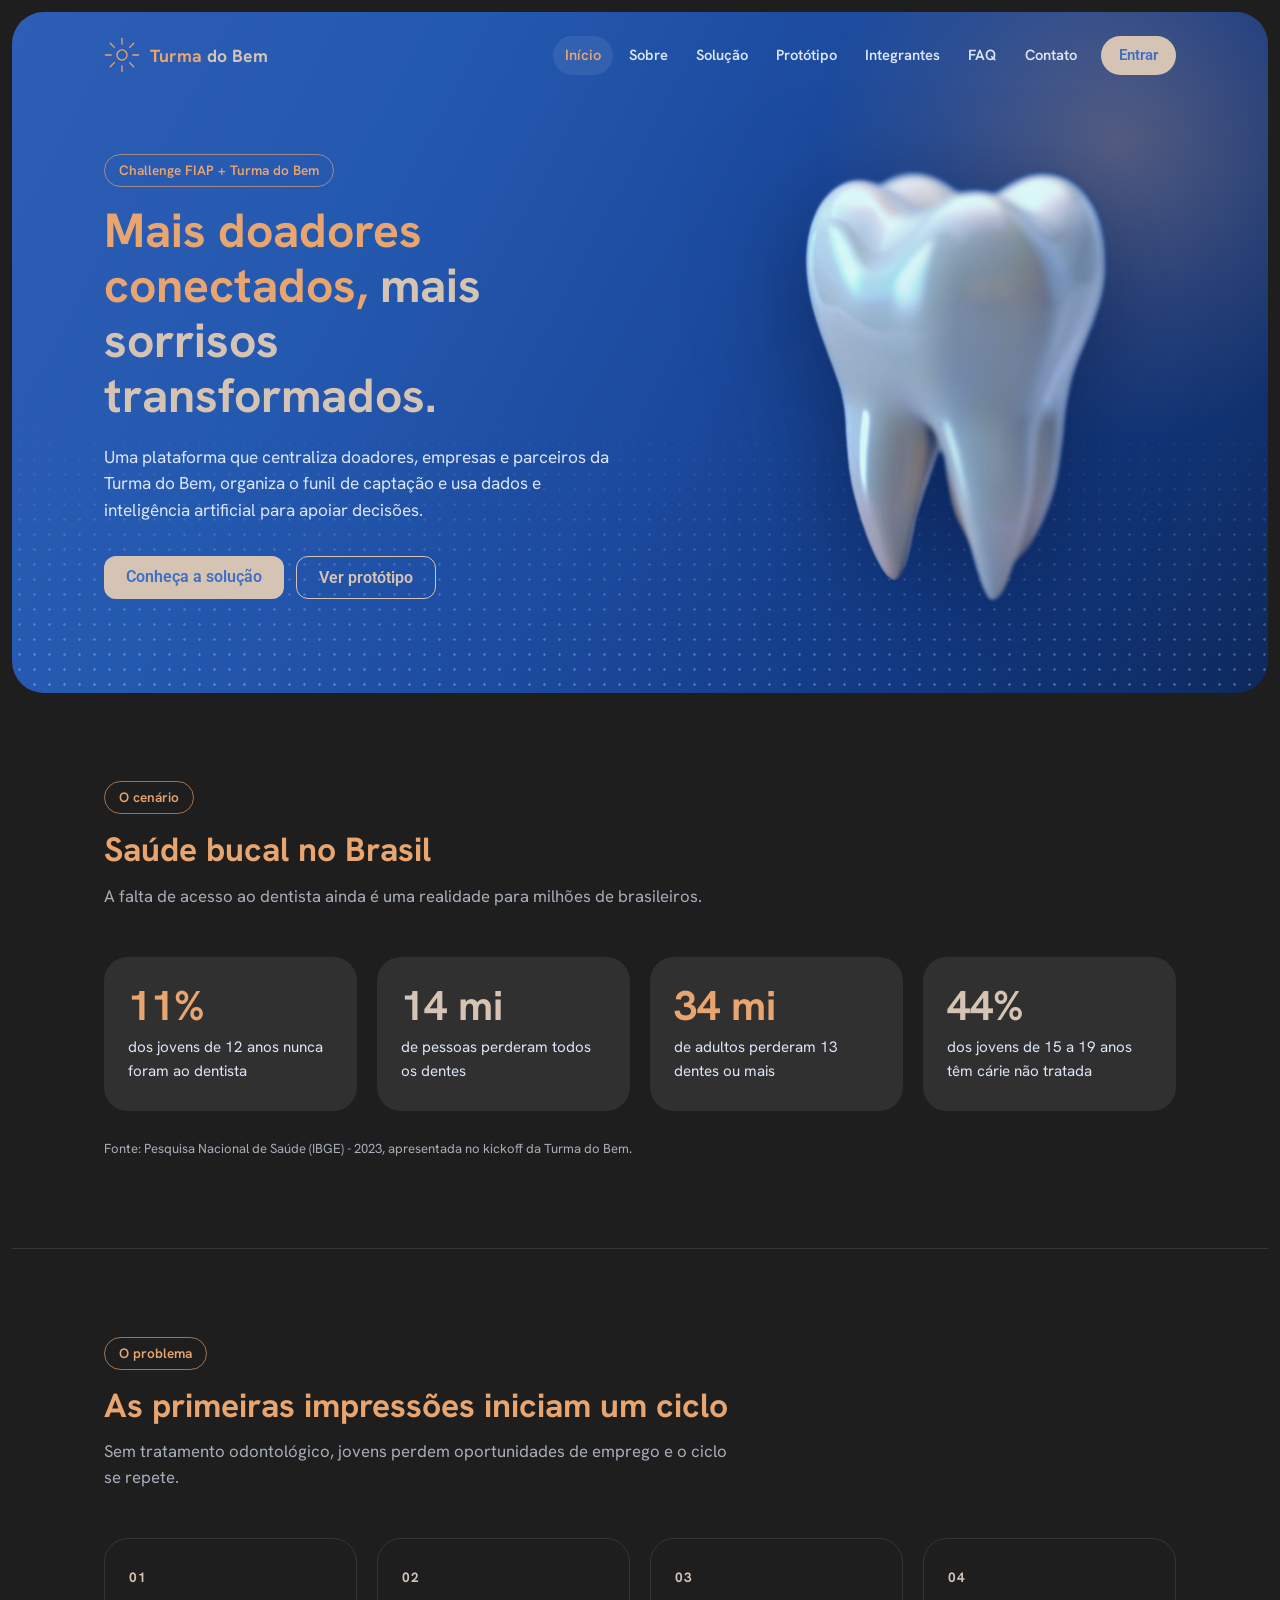
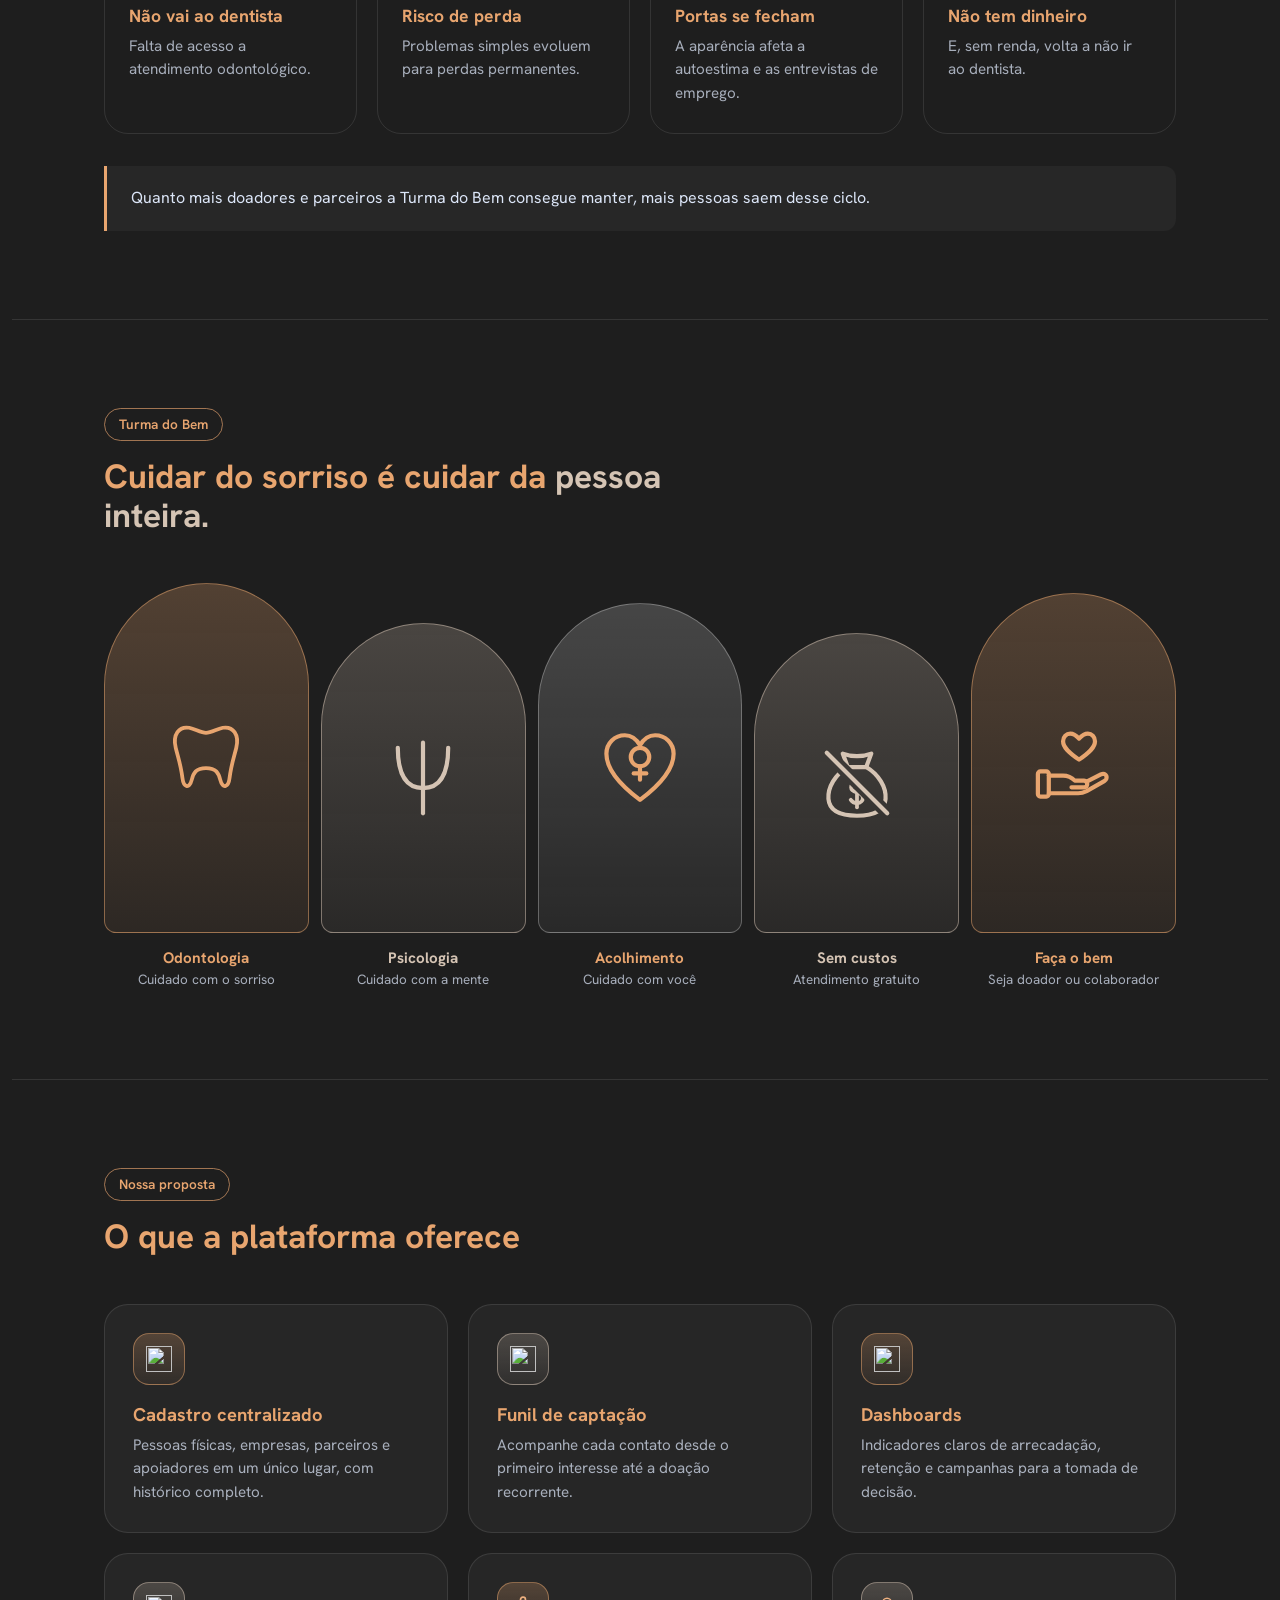
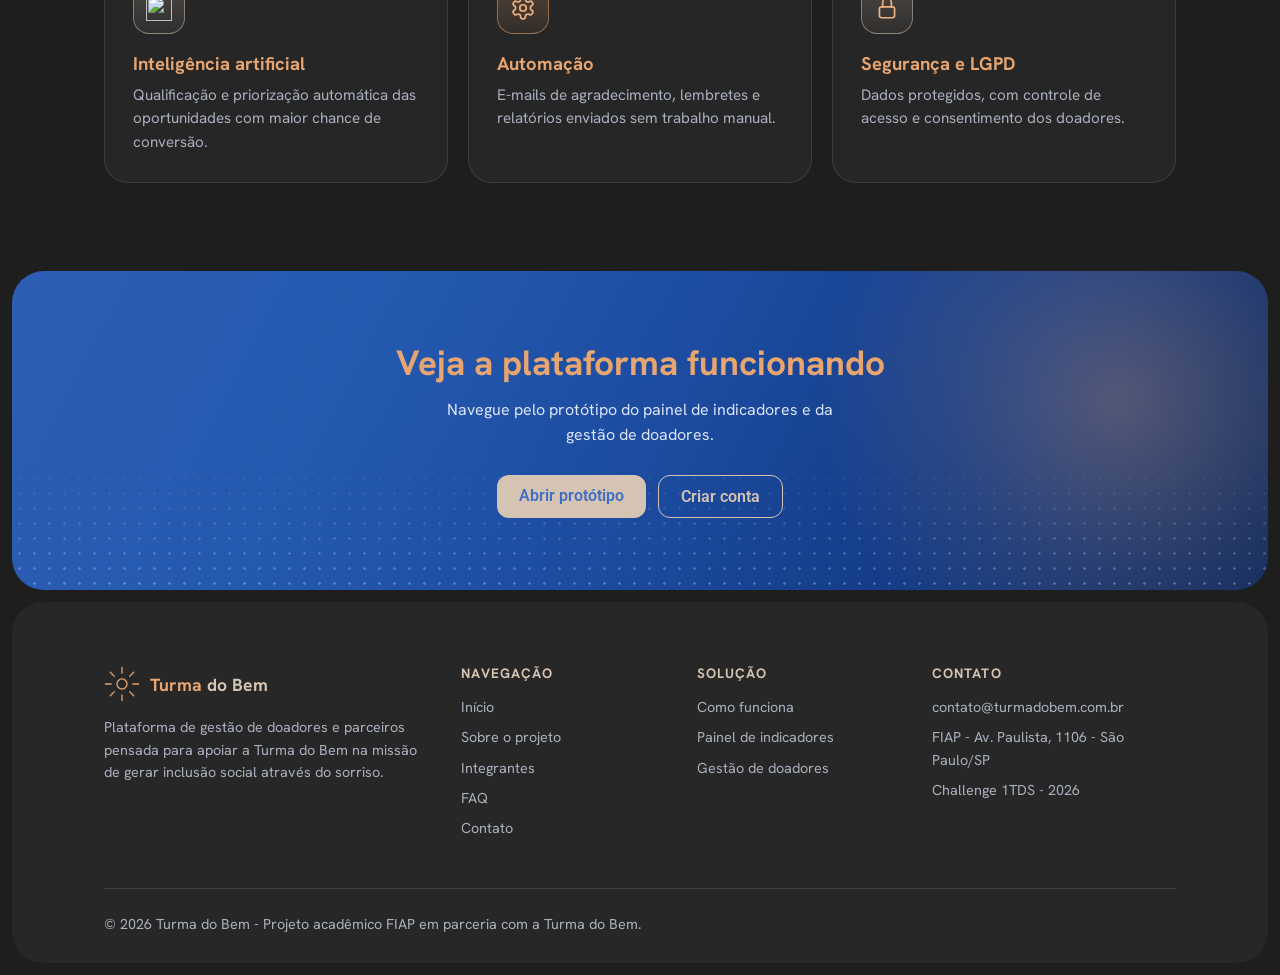
==== commit e193b681: "Update image paths to use 'img/' prefix" ====
--- a/index.html
+++ b/index.html
@@ -7,7 +7,7 @@
   <title>Início | Turma do Bem</title>
 
   <!-- Ícone da aba e fontes -->
-  <link rel="icon" href="imagens/logo.svg" type="image/svg+xml">
+  <link rel="icon" href="img/imagens/logo.svg" type="image/svg+xml">
   <link rel="preconnect" href="https://fonts.googleapis.com">
   <link rel="preconnect" href="https://fonts.gstatic.com" crossorigin>
   <link href="https://fonts.googleapis.com/css2?family=Hanken+Grotesk:wght@500;600;700&family=Roboto:wght@600&display=swap" rel="stylesheet">
@@ -22,7 +22,7 @@
     <header class="cabecalho">
       <div class="topo container">
         <a class="marca" href="index.html" aria-label="Turma do Bem - página inicial">
-          <img src="imagens/logo.svg" alt="">
+          <img src="img/imagens/logo.svg" alt="">
           <strong>Turma <span>do Bem</span></strong>
         </a>
 
@@ -255,12 +255,12 @@
               <p>Qualificação e priorização automática das oportunidades com maior chance de conversão.</p>
             </article>
             <article class="cartao">
-              <div class="cartao-icone"><img src="imagens/icones/engrenagem.svg" alt=""></div>
+              <div class="cartao-icone"><img src="img/imagens/icones/engrenagem.svg" alt=""></div>
               <h3>Automação</h3>
               <p>E-mails de agradecimento, lembretes e relatórios enviados sem trabalho manual.</p>
             </article>
             <article class="cartao">
-              <div class="cartao-icone cartao-icone-areia"><img src="imagens/icones/cadeado.svg" alt=""></div>
+              <div class="cartao-icone cartao-icone-areia"><img src="img/imagens/icones/cadeado.svg" alt=""></div>
               <h3>Segurança e LGPD</h3>
               <p>Dados protegidos, com controle de acesso e consentimento dos doadores.</p>
             </article>
@@ -285,7 +285,7 @@
         <div class="rodape-grade">
           <div>
             <a class="marca" href="index.html">
-              <img src="imagens/logo.svg" alt="">
+              <img src="img/imagens/logo.svg" alt="">
               <strong>Turma <span>do Bem</span></strong>
             </a>
             <p>Plataforma de gestão de doadores e parceiros pensada para apoiar a Turma do Bem na missão de gerar inclusão social através do sorriso.</p>
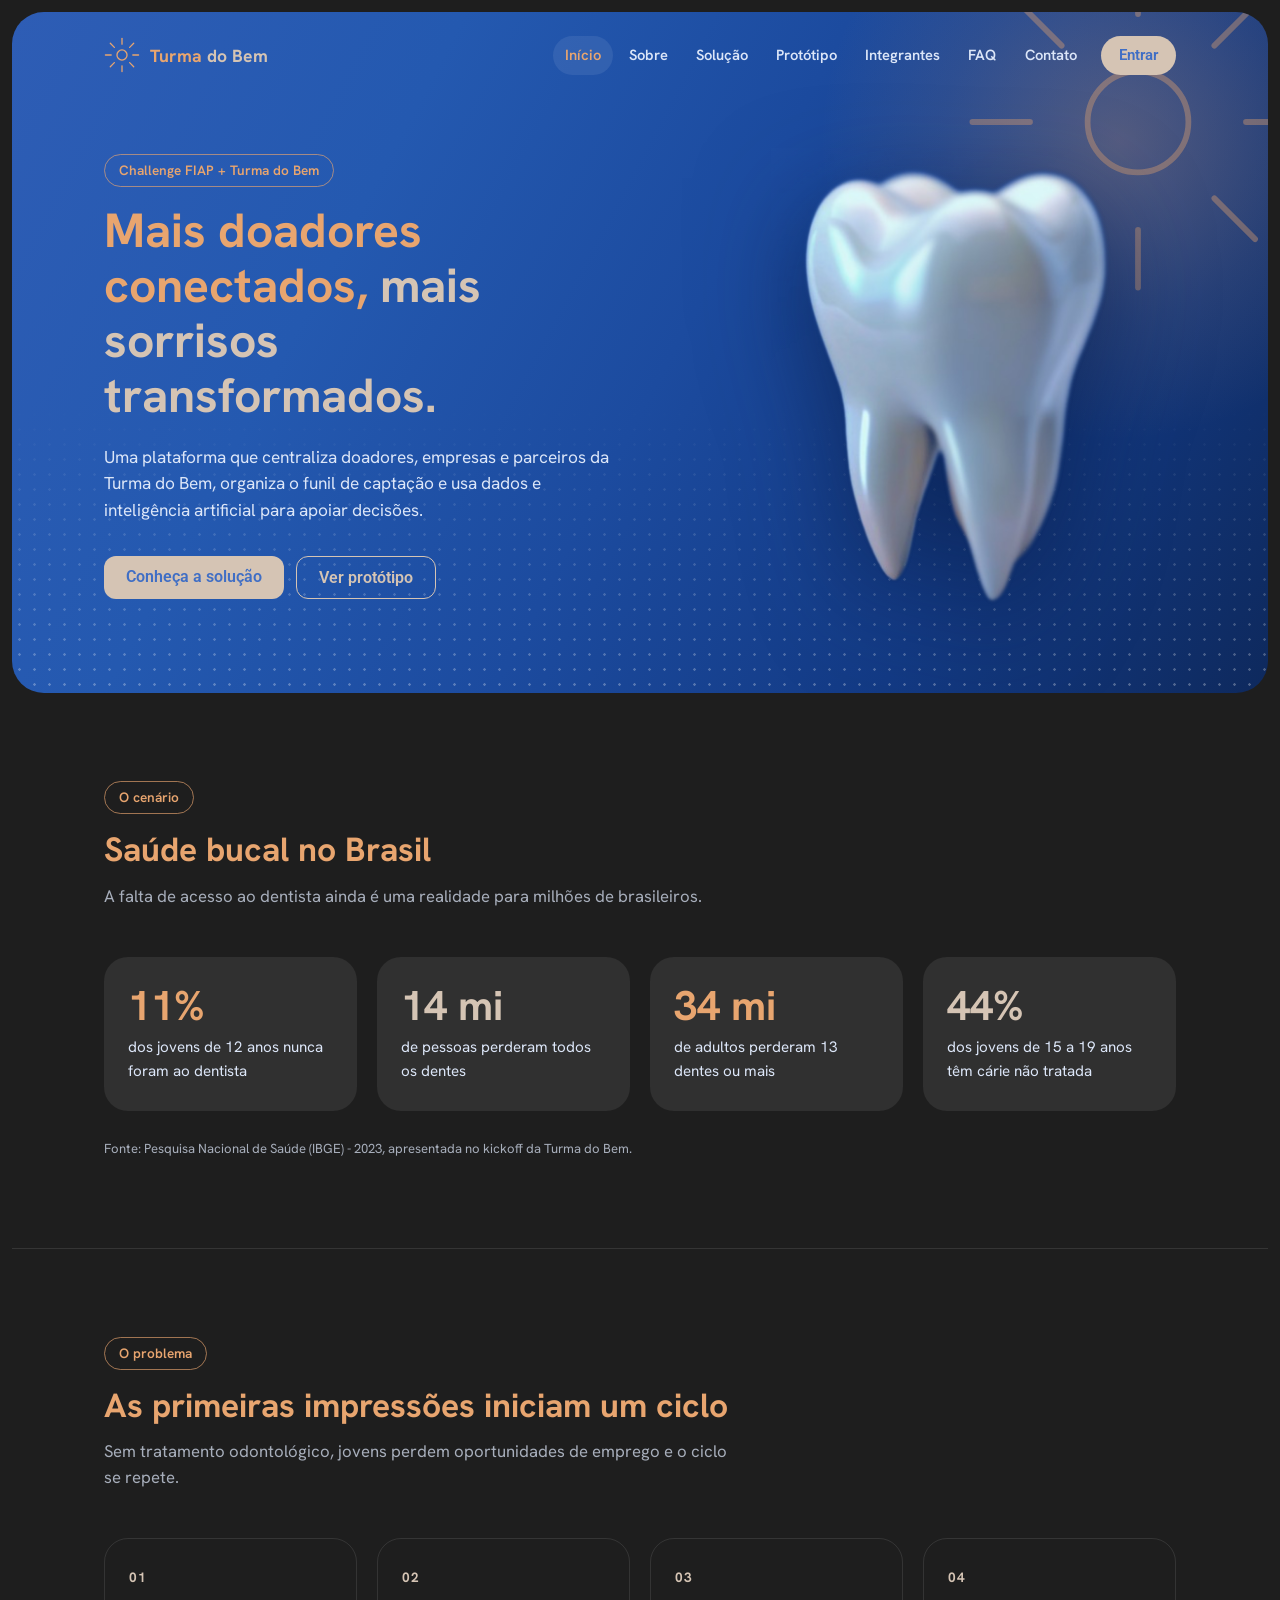
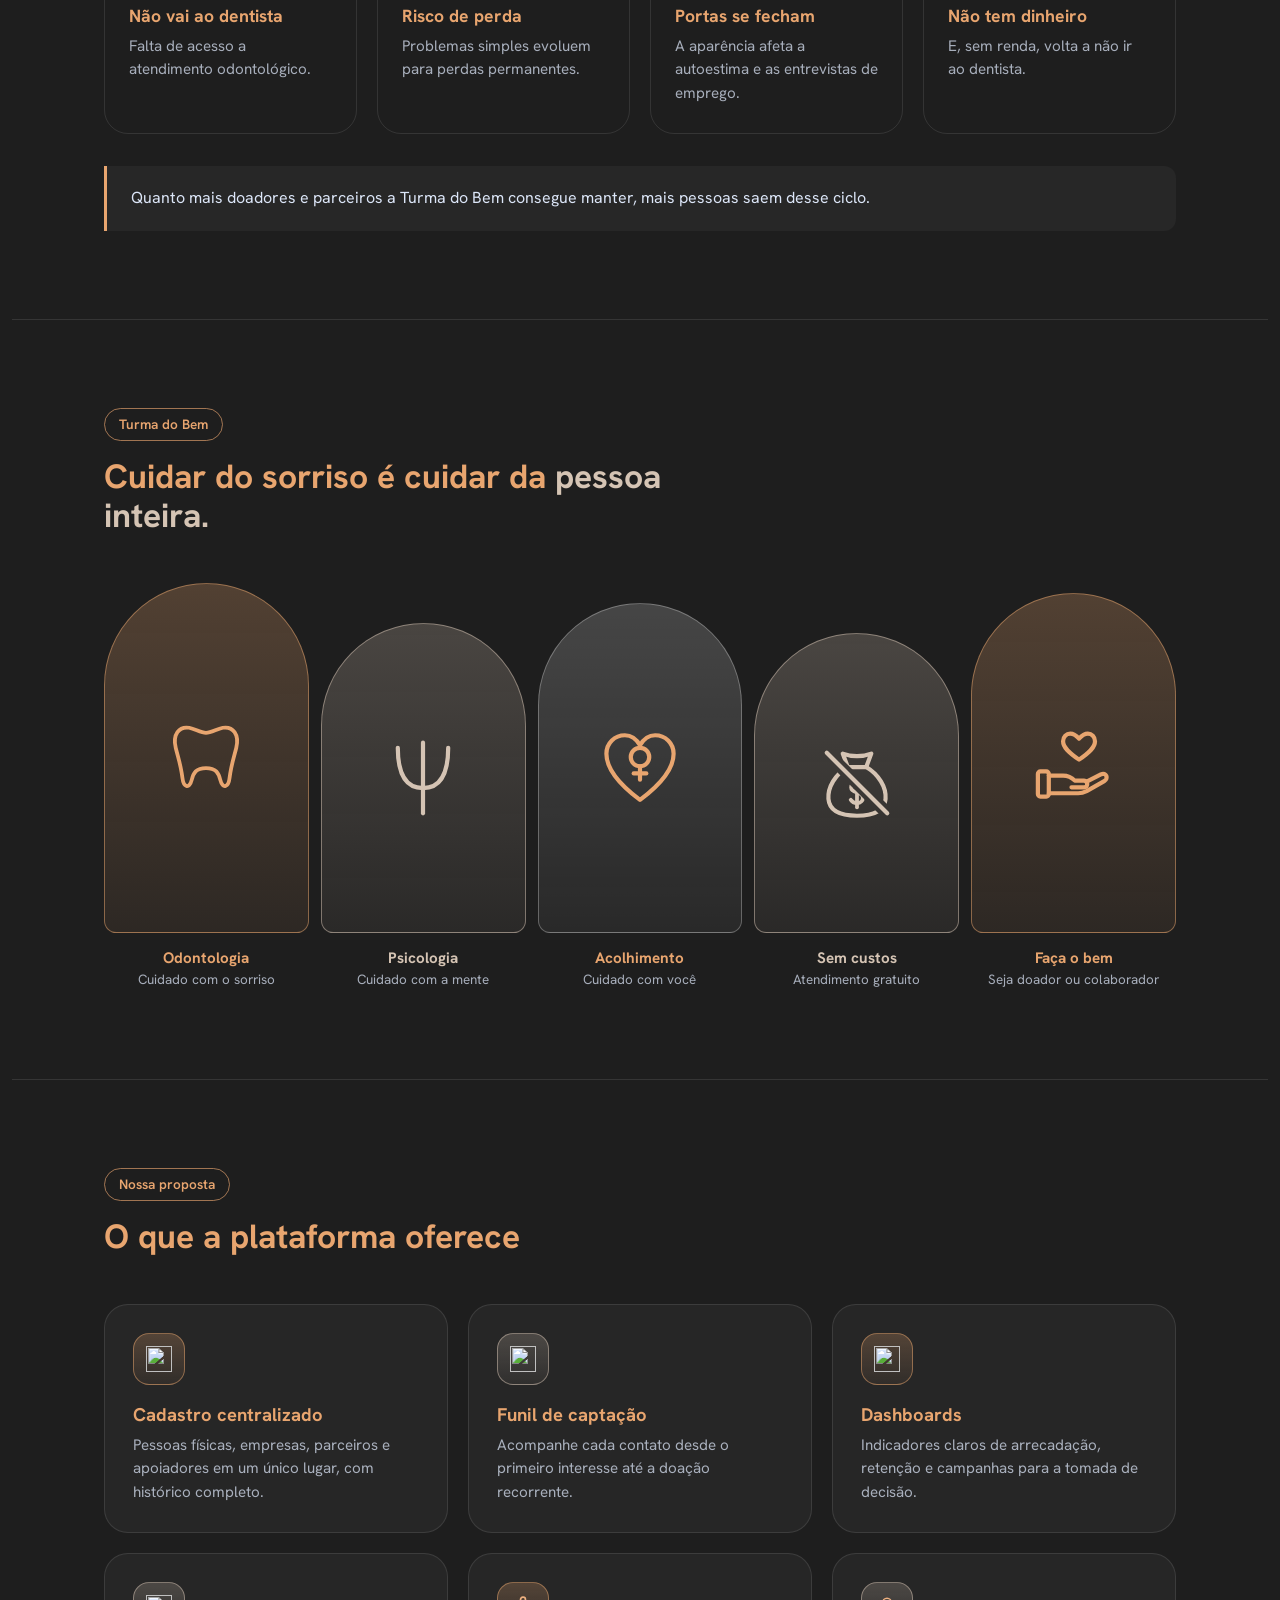
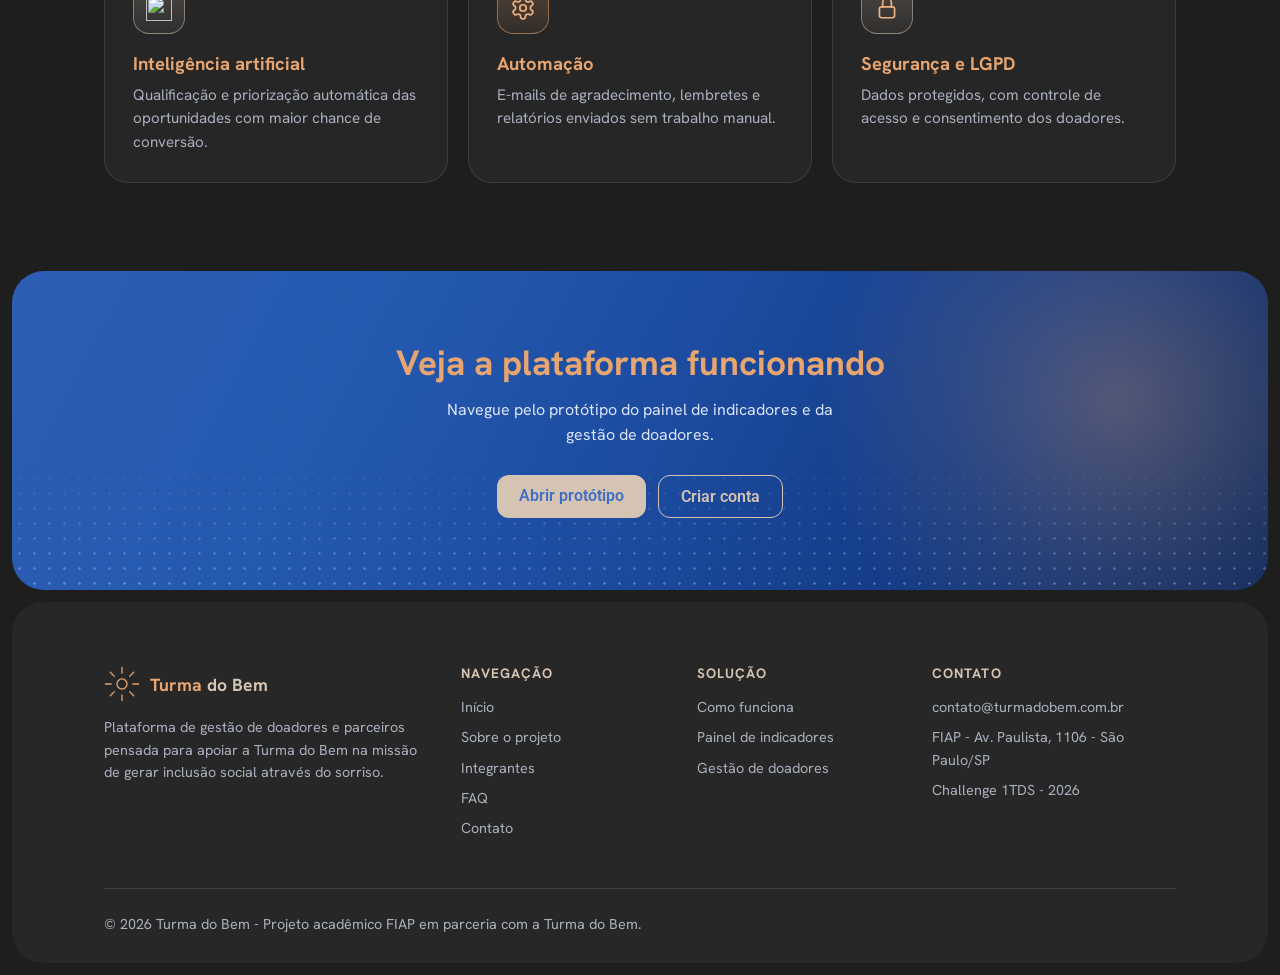
==== commit 9d455528: "Fix image source path in index.html" ====
--- a/index.html
+++ b/index.html
@@ -50,7 +50,7 @@
       <!-- Moldura azul com a abertura da página -->
       <div class="moldura">
         <div class="brilho" aria-hidden="true"></div>
-        <img class="sol-fundo" src="imagens/sol-fino.svg" alt="">
+        <img class="sol-fundo" src="img/imagens/sol-fino.svg" alt="">
         <section class="abertura container">
           <div>
             <span class="selo">Challenge FIAP + Turma do Bem</span>
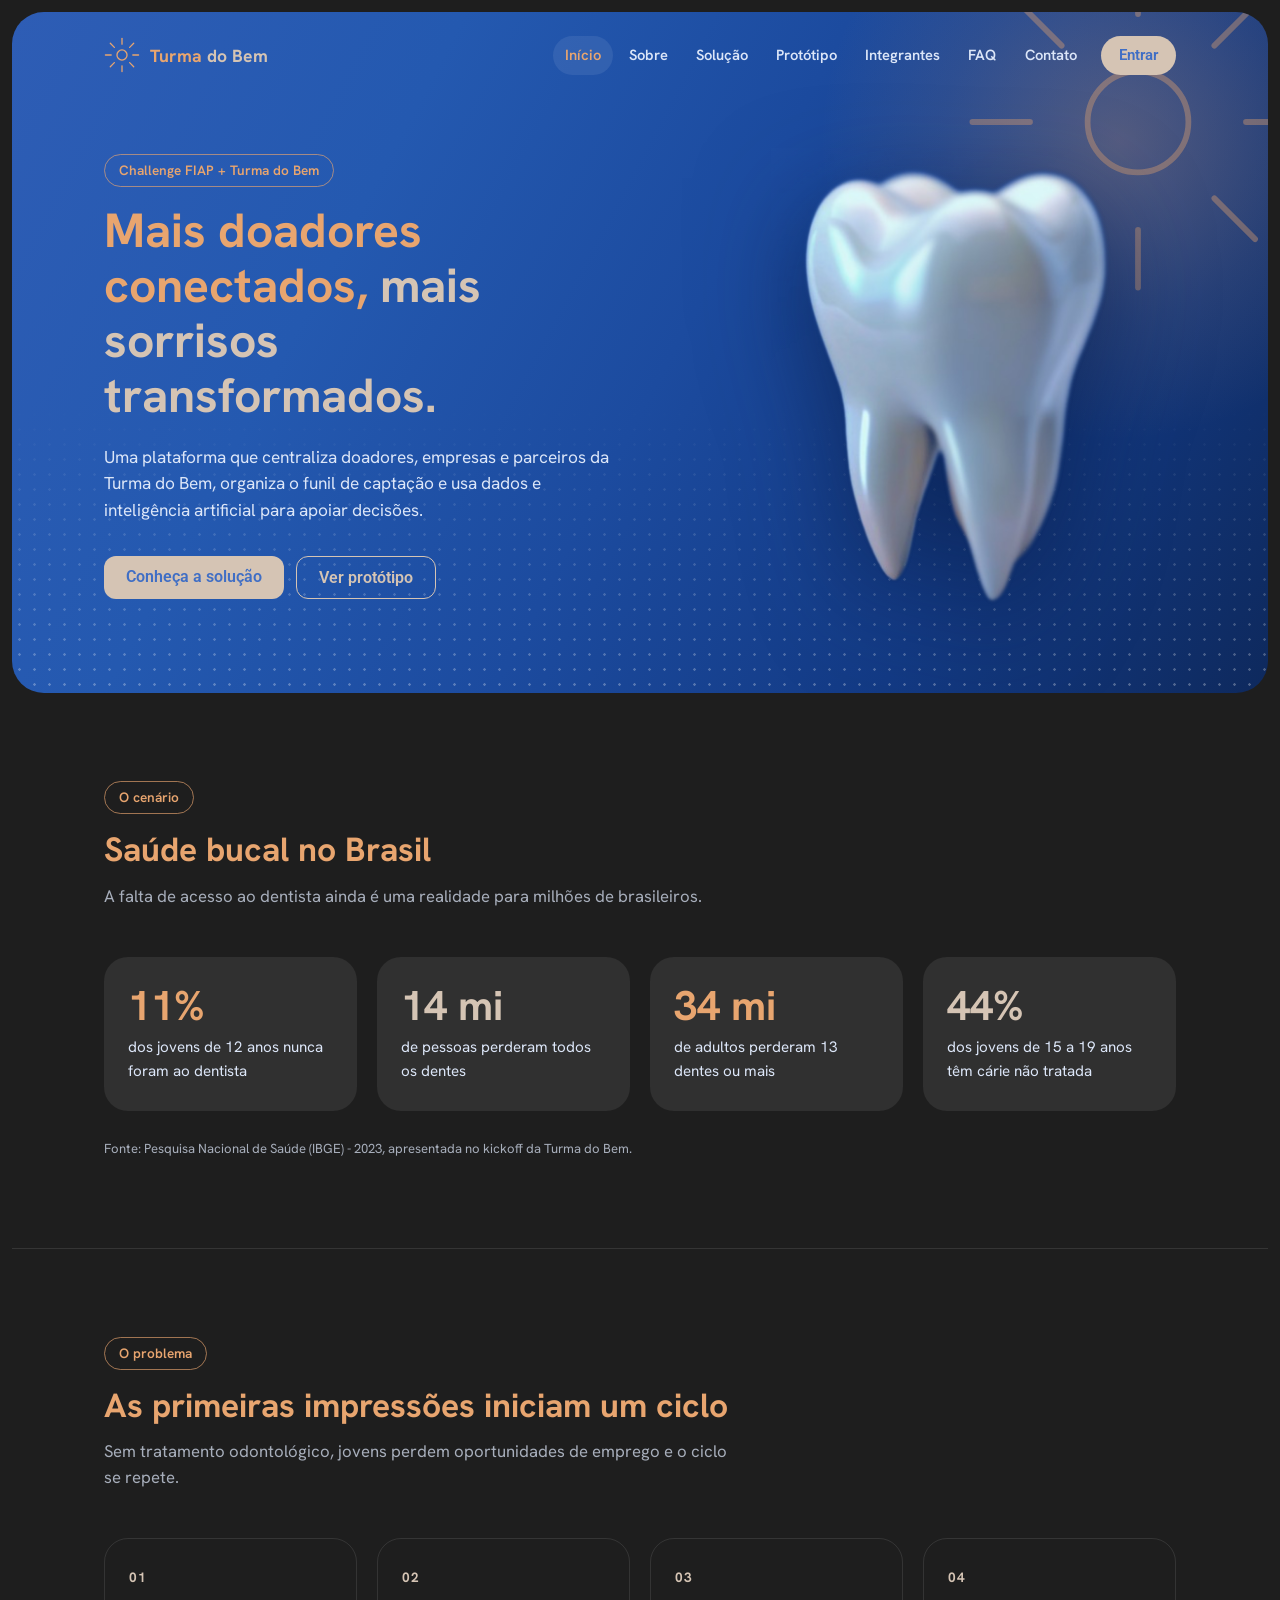
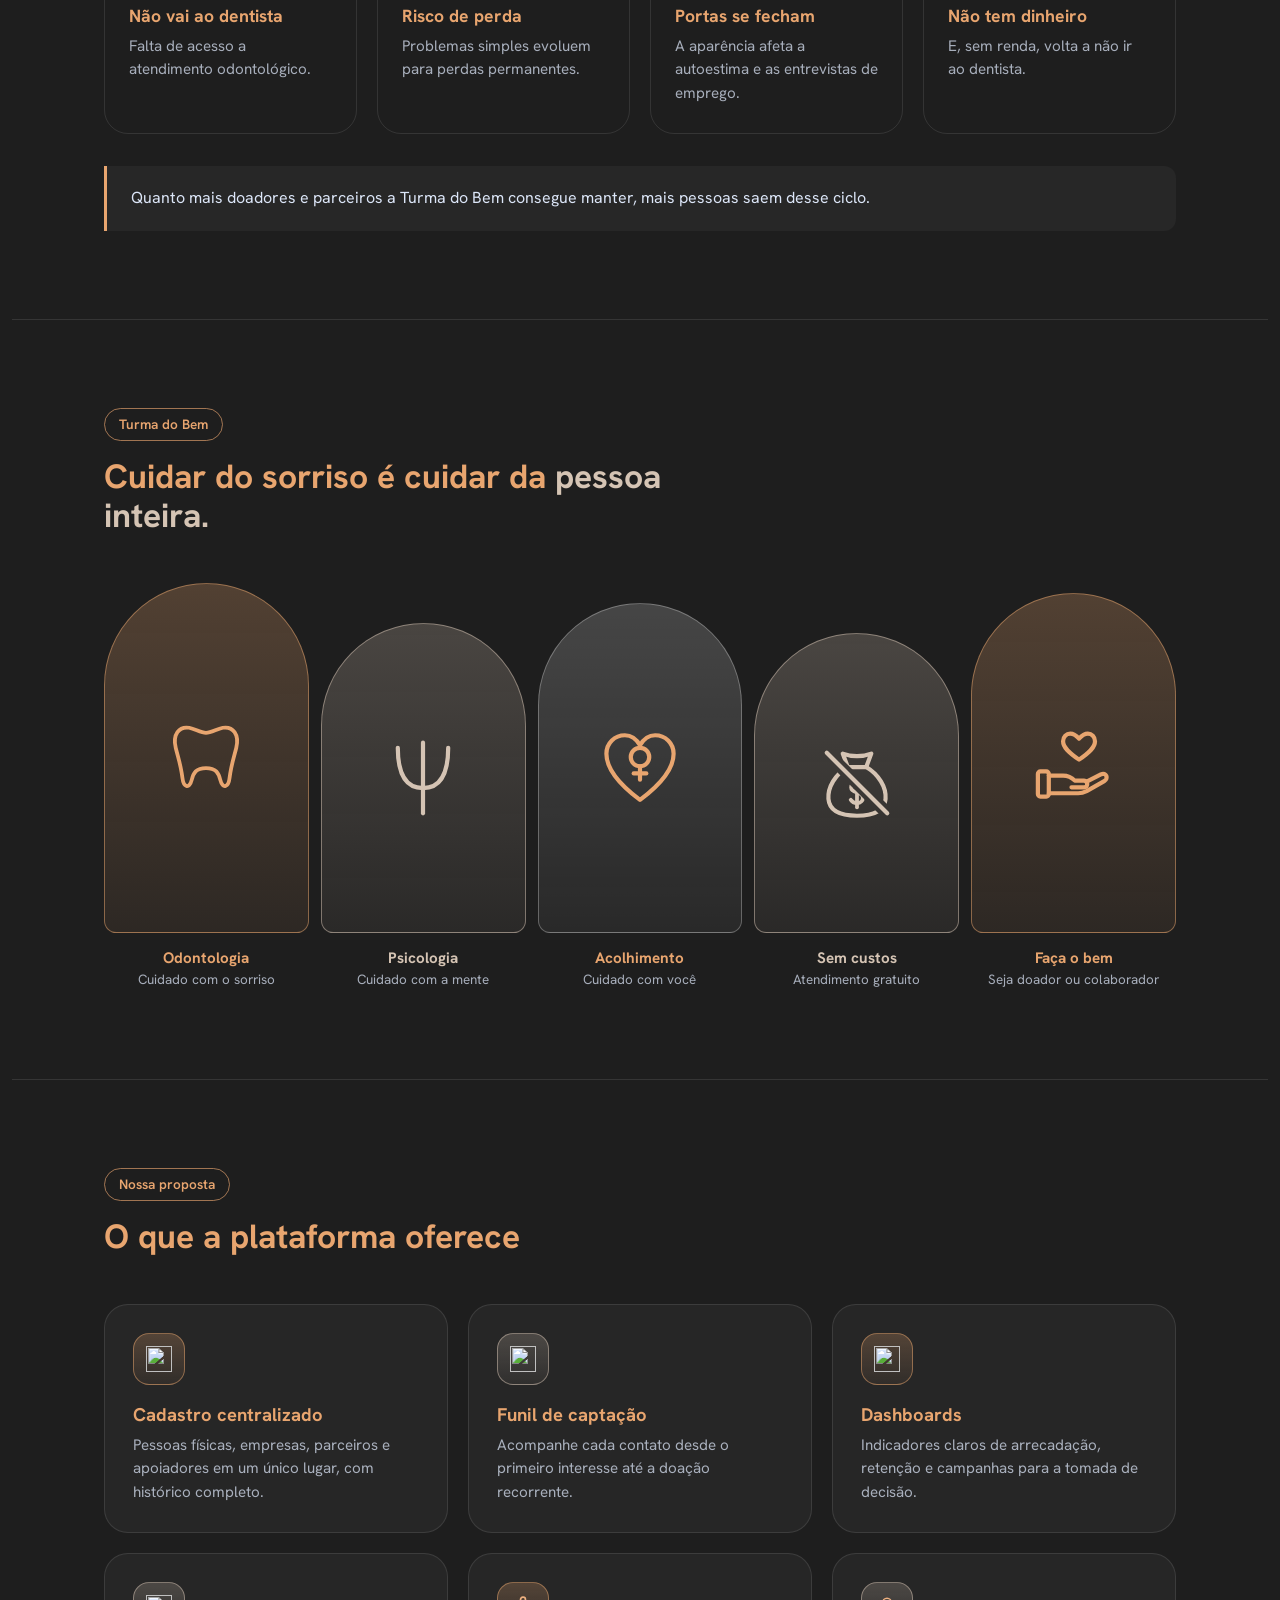
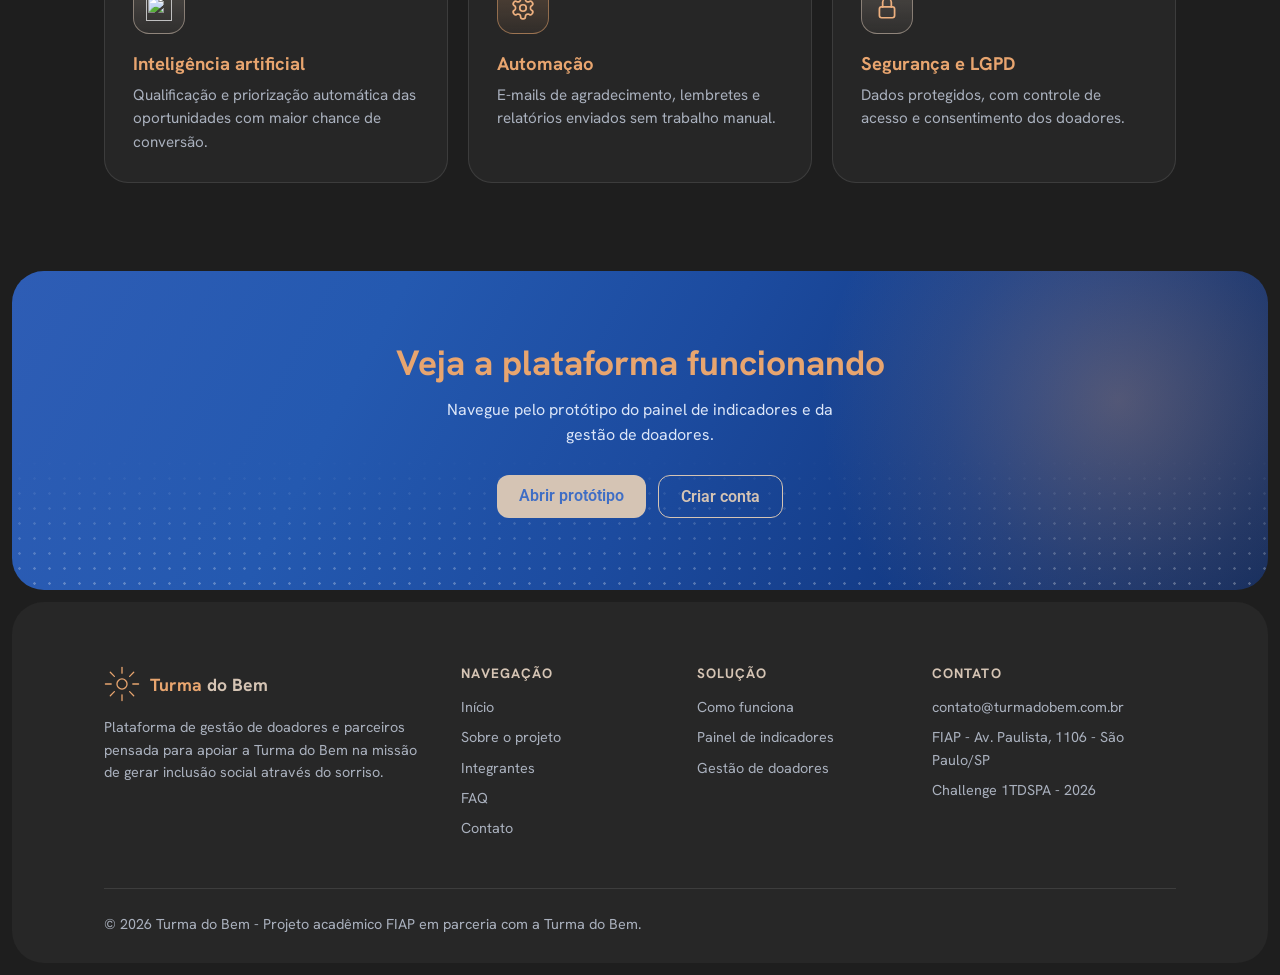
==== commit b42277cc: "fix: corrige pequenos erros e adiciona comentários ao código" ====
--- a/index.html
+++ b/index.html
@@ -316,7 +316,7 @@
             <ul>
               <li>contato@turmadobem.com.br</li>
               <li>FIAP - Av. Paulista, 1106 - São Paulo/SP</li>
-              <li>Challenge 1TDS - 2026</li>
+              <li>Challenge 1TDSPA - 2026</li>
             </ul>
           </div>
         </div>
--- a/css/style.css
+++ b/css/style.css
@@ -20,7 +20,10 @@
    ========================================================== */
 
 
-/* 1. Cores, fontes e medidas */
+/* 1. Cores, fontes e medidas
+   Variáveis CSS (custom properties): guardam valores num só lugar.
+   Para mudar a cor do site inteiro, basta alterar aqui.
+   Para usar: color: var(--laranja); */
 :root {
   --fundo: #1e1e1e;
   --laranja: #e8a56f;
@@ -969,7 +972,11 @@
   font-size: 1.05rem;
 }
 
-/* Gráfico de barras feito só com CSS */
+/* Gráfico de barras feito só com CSS:
+   - cada <span> recebe a altura pela variável --valor, escrita no HTML
+     (ex.: style="--valor: 70%");
+   - flex-end alinha as barras pela base;
+   - a animação "crescer" faz a barra subir ao carregar. */
 .barras {
   height: 220px;
   display: flex;
@@ -1001,6 +1008,8 @@
   animation: crescer 0.9s ease-out both;
 }
 
+/* nth-child(even) pinta as barras pares com a cor areia,
+   alternando as cores sem precisar de classes extras. */
 .barras li:nth-child(even) span {
   background: linear-gradient(180deg, var(--areia), rgba(213, 196, 180, 0.3));
 }
